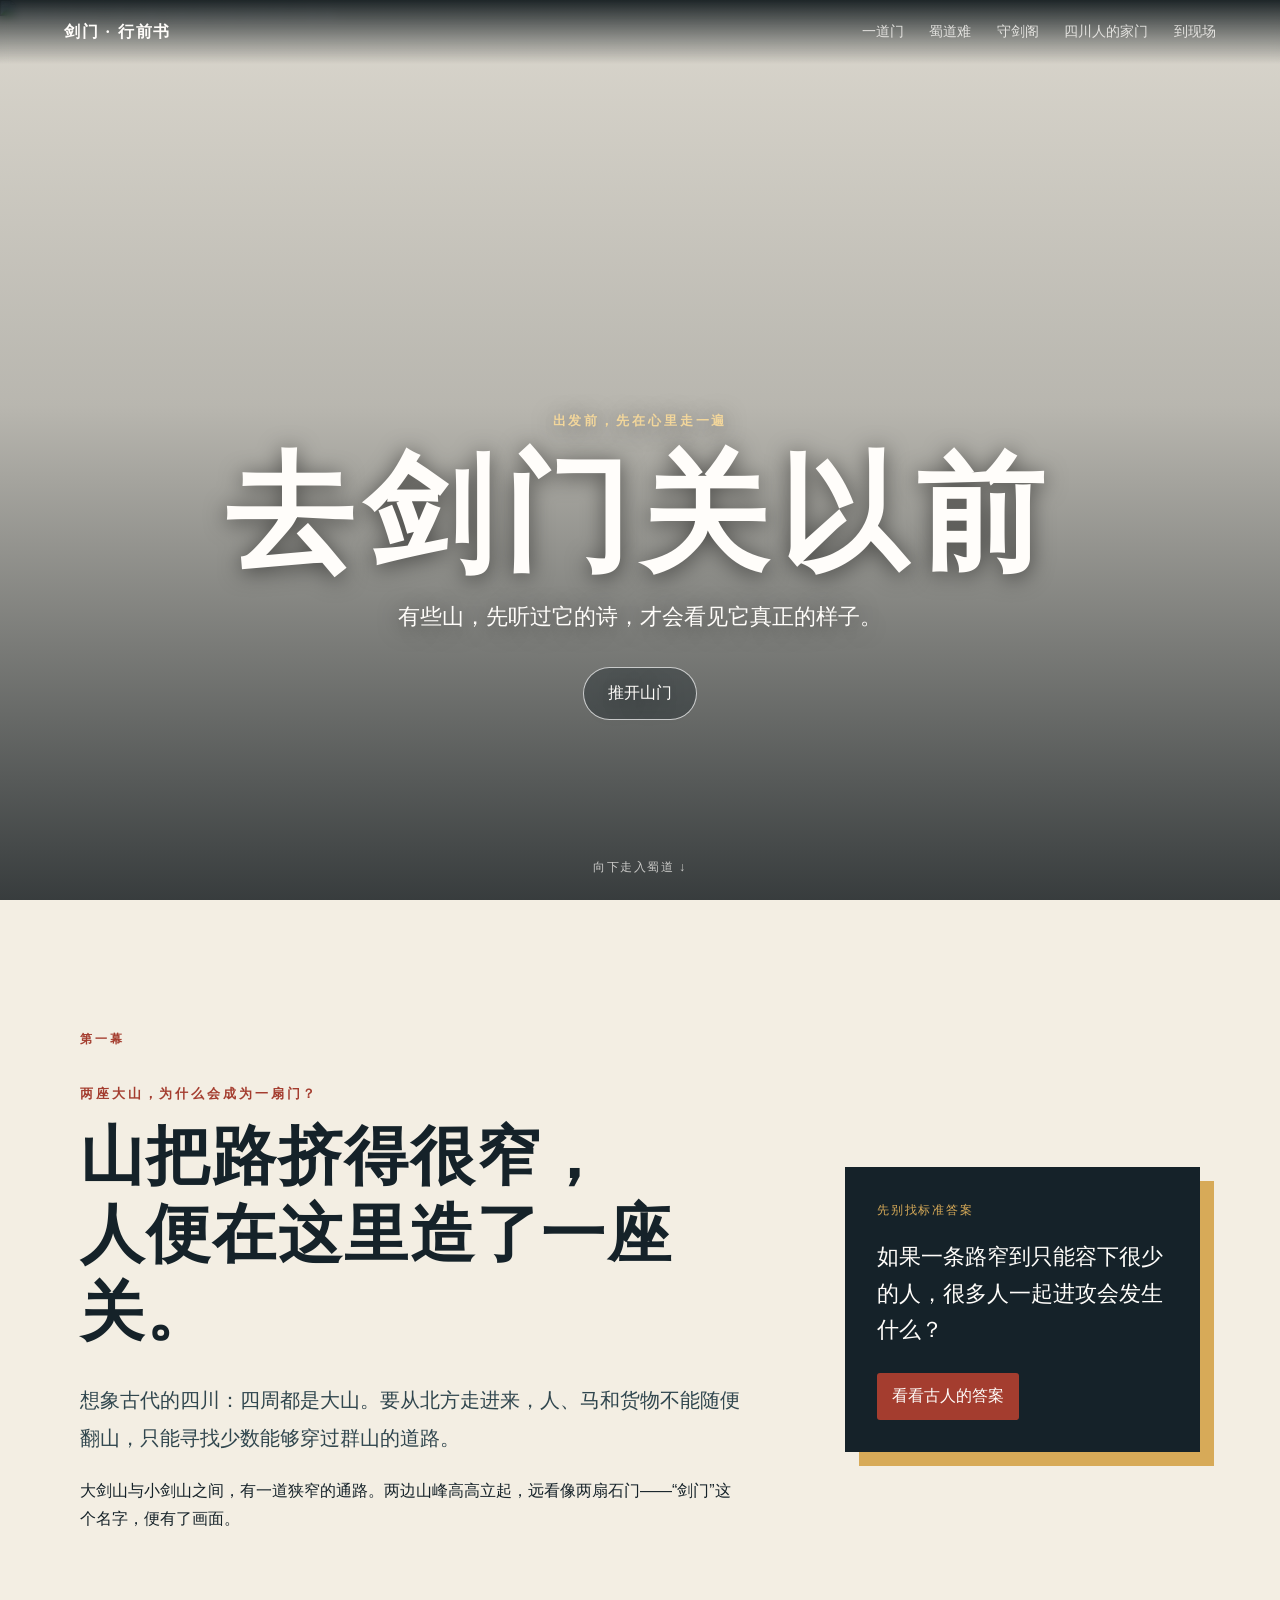
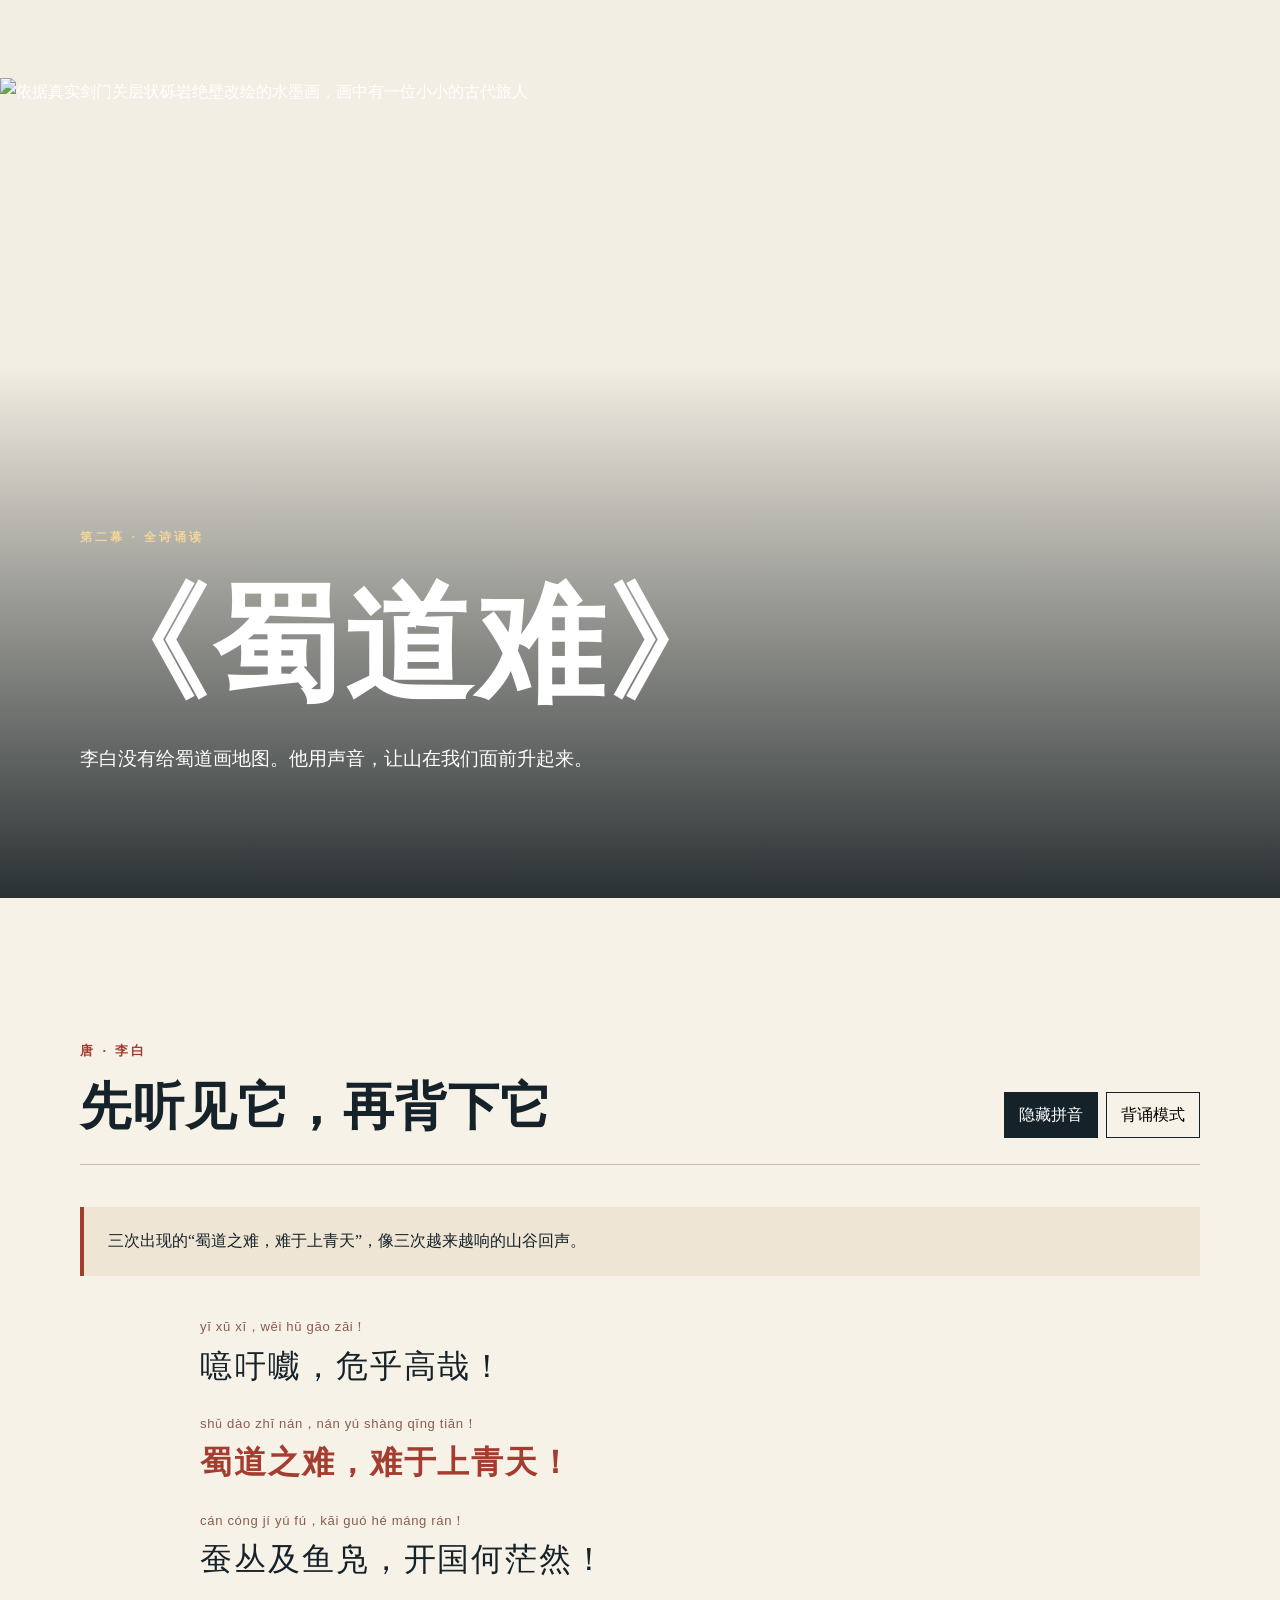
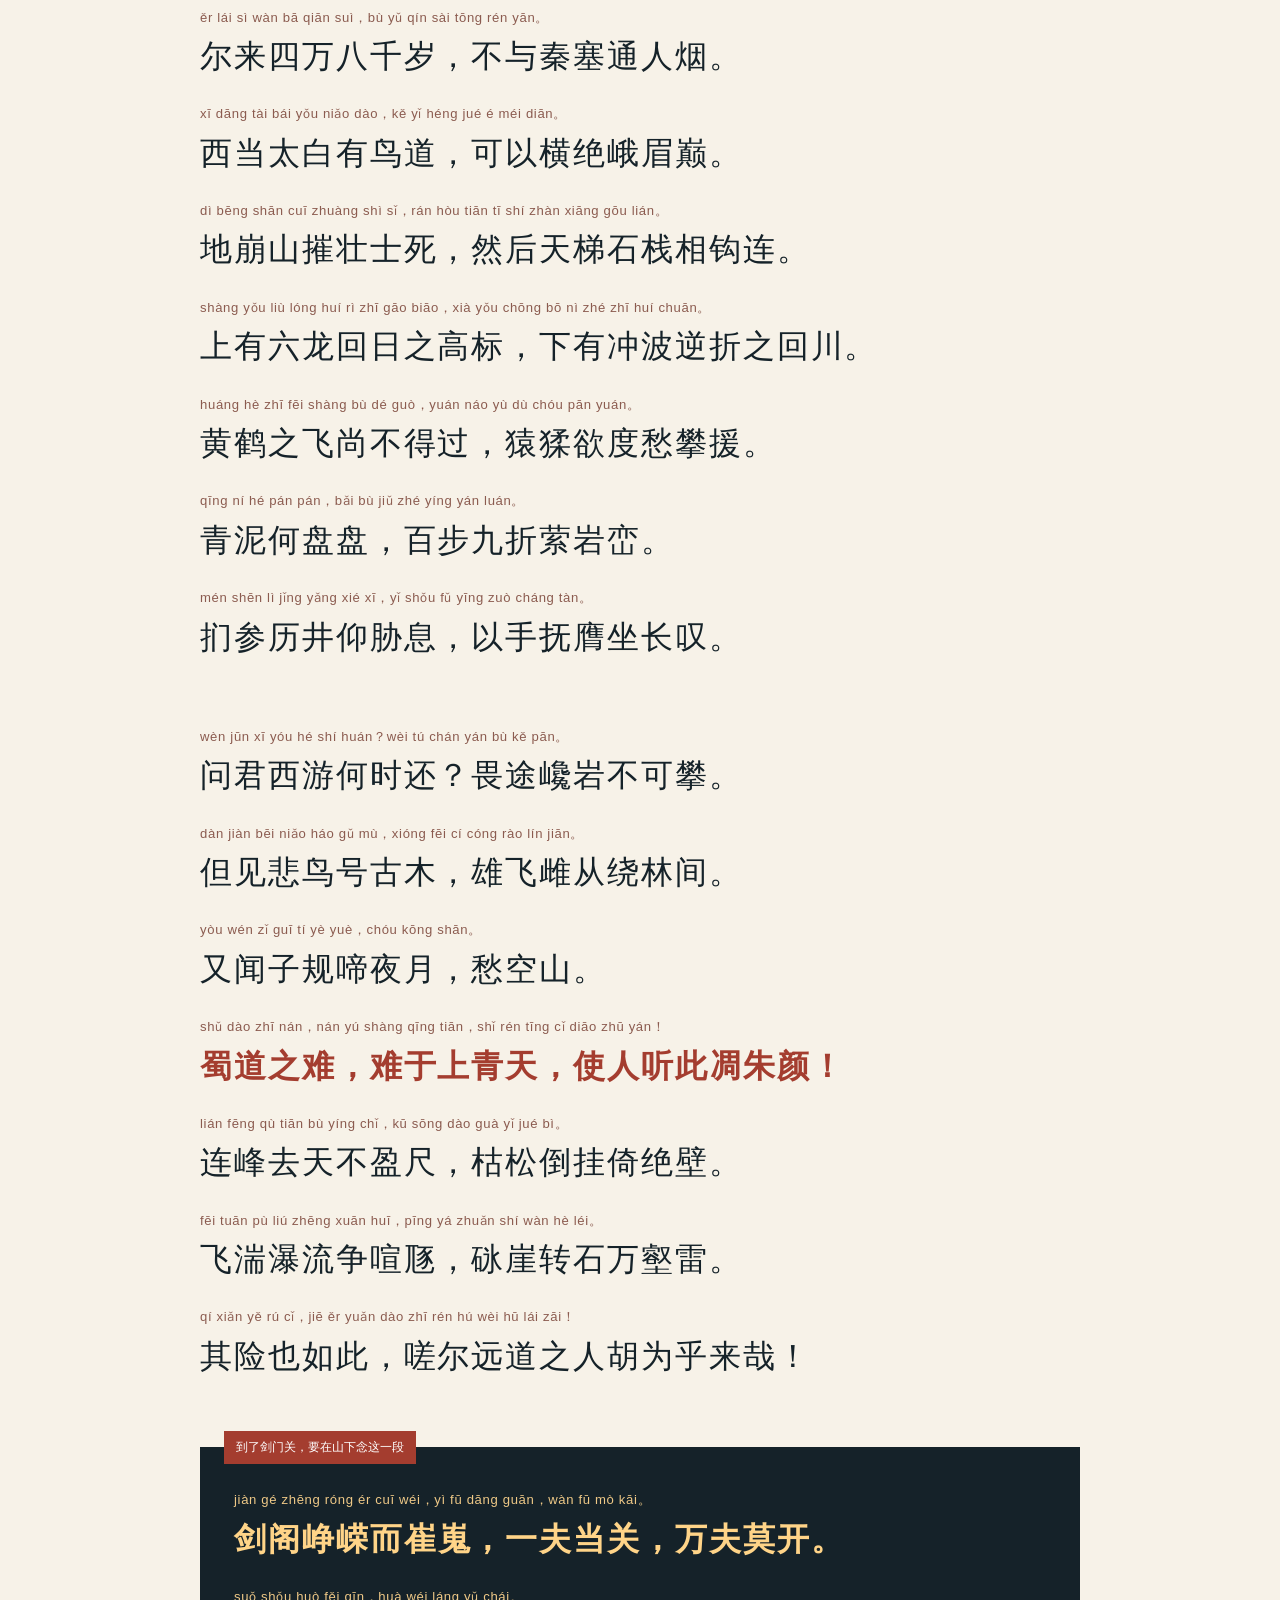
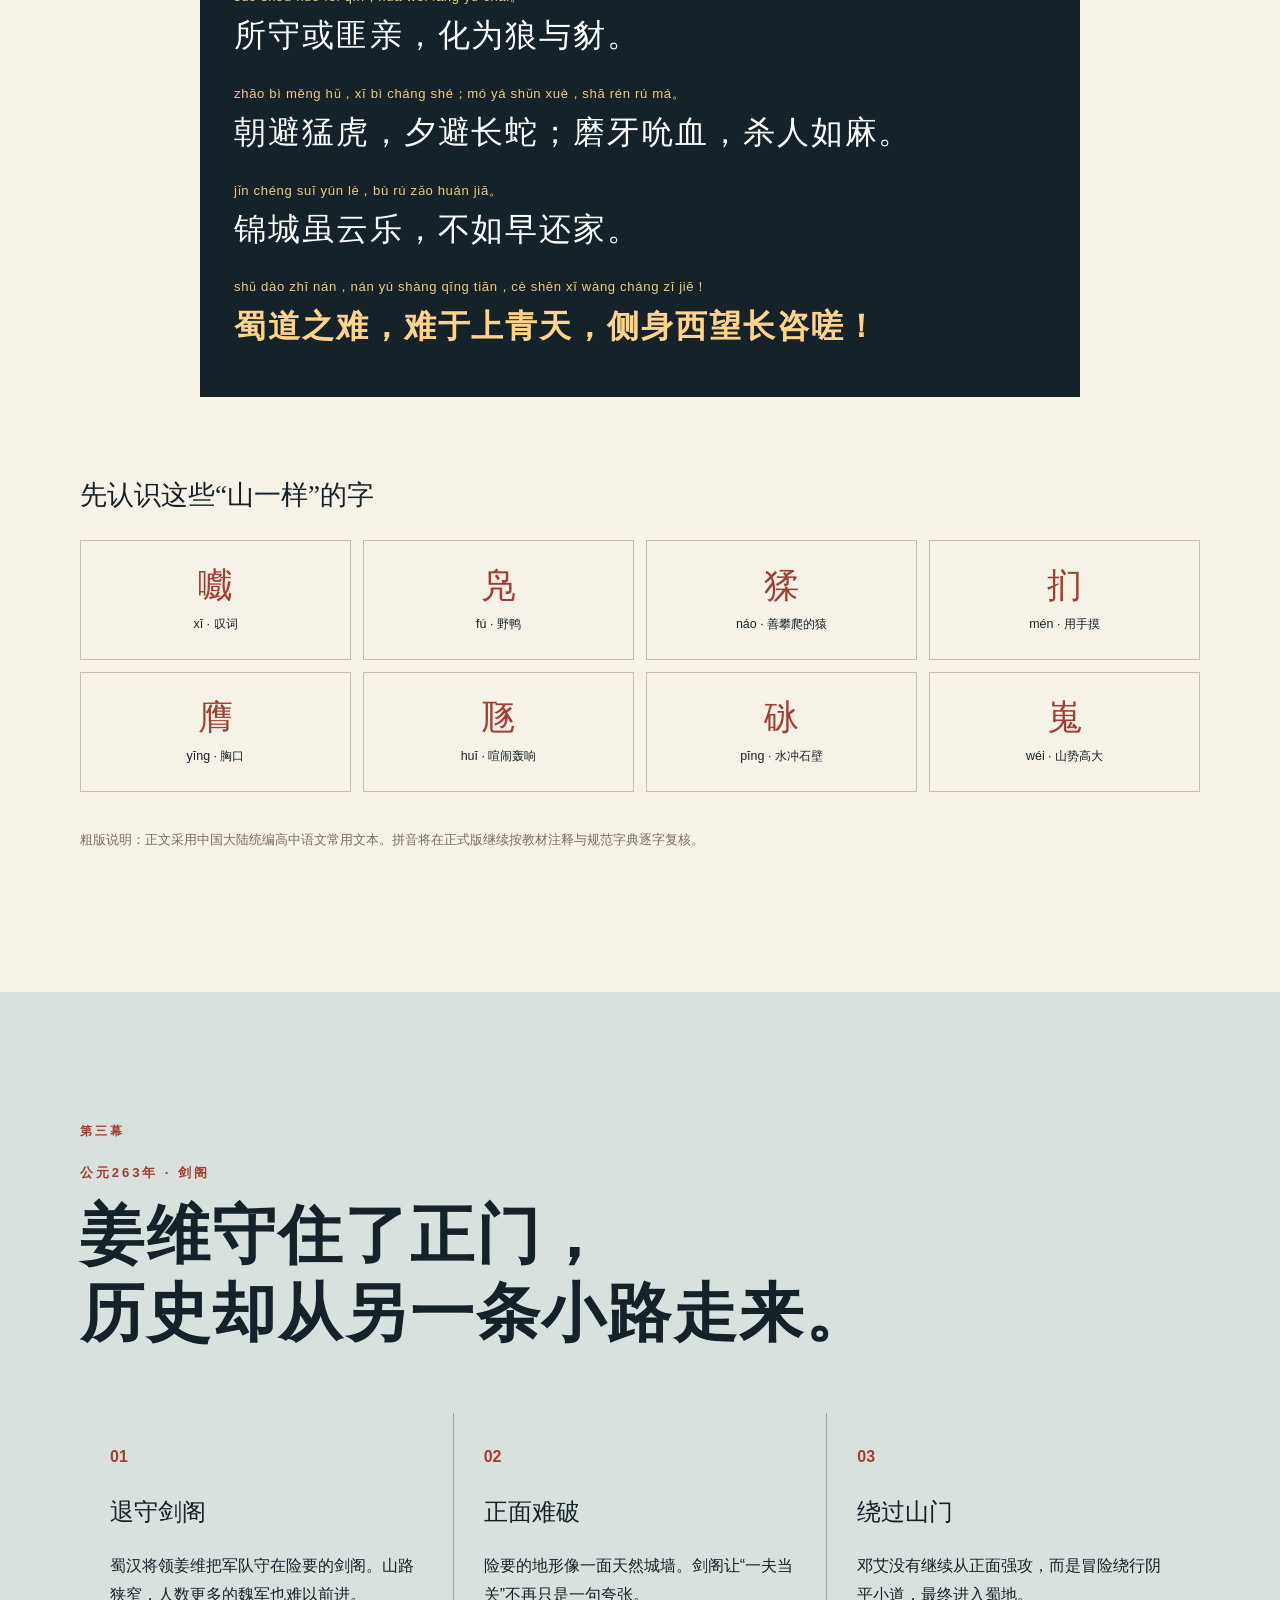
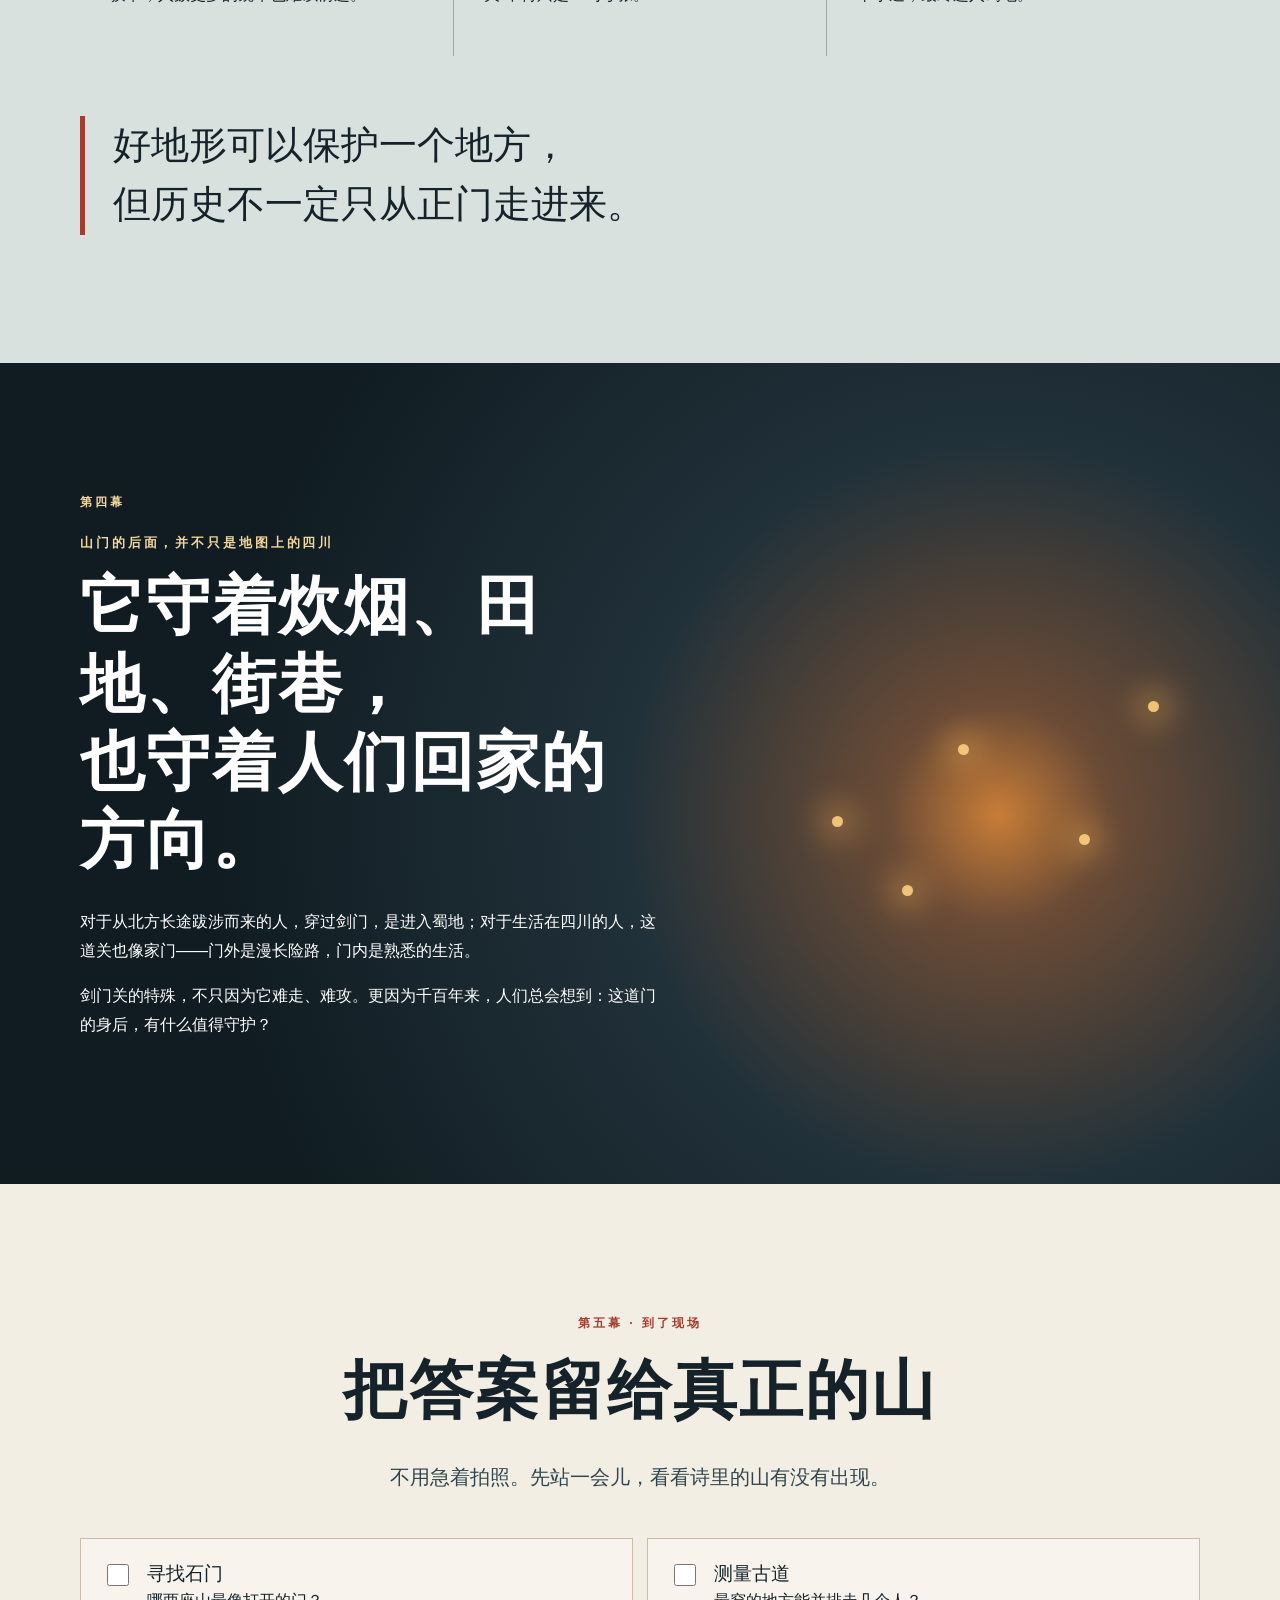
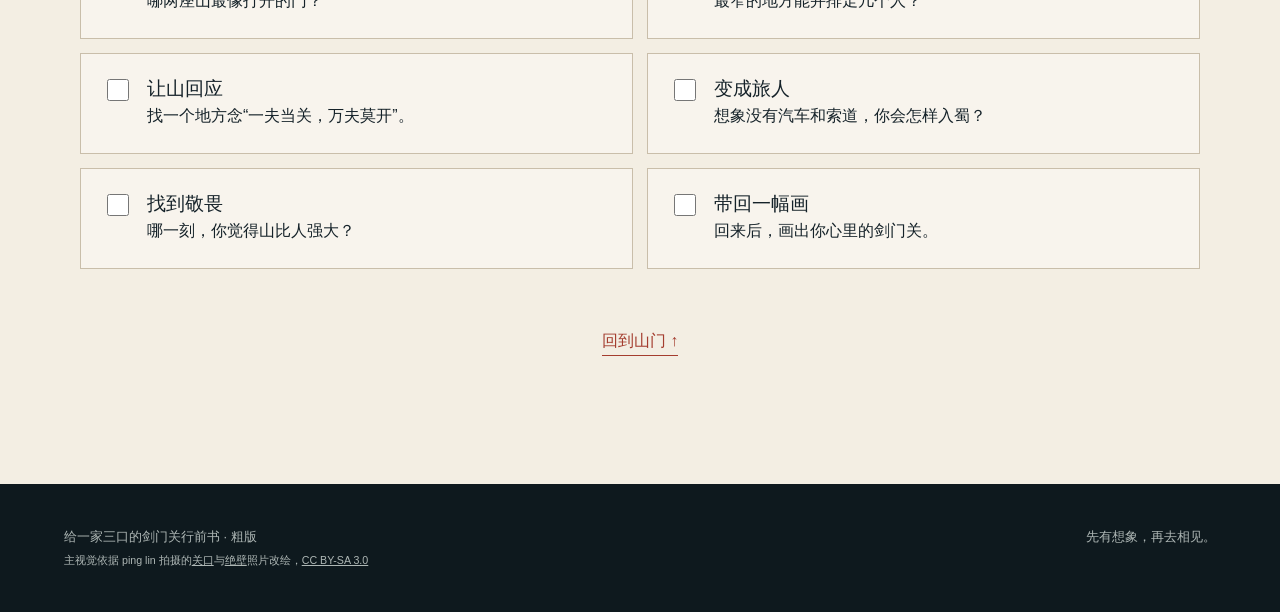
==== index.html @ 11ef9e5c "Add Jianmen Pass family pre-trip site" ====
<!doctype html>
<html lang="zh-CN">
<head>
  <meta charset="utf-8">
  <meta name="viewport" content="width=device-width, initial-scale=1">
  <meta name="theme-color" content="#17252c">
  <meta name="description" content="给孩子的剑门关行前想象之旅：诗词、地理与历史故事。">
  <title>去剑门关以前</title>
  <link rel="icon" href="assets/favicon.svg" type="image/svg+xml">
  <link rel="stylesheet" href="styles.css">
</head>
<body>
  <header class="topbar">
    <a class="brand" href="#start" aria-label="回到首页">剑门 · 行前书</a>
    <nav aria-label="章节导航">
      <a href="#gate">一道门</a>
      <a href="#poem">蜀道难</a>
      <a href="#story">守剑阁</a>
      <a href="#home">四川人的家门</a>
      <a href="#quest">到现场</a>
    </nav>
  </header>

  <main>
    <section class="hero" id="start">
      <img src="assets/jianmen-hero.png" alt="依据真实剑门关关楼与砾岩绝壁改绘的水墨画">
      <div class="hero-shade"></div>
      <div class="hero-copy">
        <p class="eyebrow">出发前，先在心里走一遍</p>
        <h1>去剑门关以前</h1>
        <p>有些山，先听过它的诗，才会看见它真正的样子。</p>
        <a class="start-button" href="#gate">推开山门</a>
      </div>
      <span class="scroll-hint" aria-hidden="true">向下走入蜀道 ↓</span>
    </section>

    <section class="chapter gate" id="gate">
      <div class="chapter-number">第一幕</div>
      <div class="gate-grid">
        <div>
          <p class="kicker">两座大山，为什么会成为一扇门？</p>
          <h2>山把路挤得很窄，<br>人便在这里造了一座关。</h2>
          <p class="lead">想象古代的四川：四周都是大山。要从北方走进来，人、马和货物不能随便翻山，只能寻找少数能够穿过群山的道路。</p>
          <p>大剑山与小剑山之间，有一道狭窄的通路。两边山峰高高立起，远看像两扇石门——“剑门”这个名字，便有了画面。</p>
        </div>
        <aside class="think-card">
          <span>先别找标准答案</span>
          <strong>如果一条路窄到只能容下很少的人，很多人一起进攻会发生什么？</strong>
          <button type="button" class="reveal-button" data-reveal="gate-answer">看看古人的答案</button>
          <p id="gate-answer" class="hidden-answer">守在狭窄处的人不用面对所有敌人。这就是“一夫当关，万夫莫开”背后的地理。</p>
        </aside>
      </div>
    </section>

    <section class="poem-intro" id="poem">
      <img src="assets/shudao-poem.png" alt="依据真实剑门关层状砾岩绝壁改绘的水墨画，画中有一位小小的古代旅人">
      <div class="poem-title">
        <p class="chapter-number light">第二幕 · 全诗诵读</p>
        <h2>《蜀道难》</h2>
        <p>李白没有给蜀道画地图。他用声音，让山在我们面前升起来。</p>
      </div>
    </section>

    <section class="poem-reader" aria-labelledby="poem-heading">
      <div class="reader-head">
        <div>
          <p class="kicker">唐 · 李白</p>
          <h2 id="poem-heading">先听见它，再背下它</h2>
        </div>
        <div class="reader-controls" aria-label="诵读显示设置">
          <button type="button" class="control active" id="pinyin-toggle" aria-pressed="true">隐藏拼音</button>
          <button type="button" class="control" id="memory-toggle" aria-pressed="false">背诵模式</button>
        </div>
      </div>

      <div class="chant-note">三次出现的“蜀道之难，难于上青天”，像三次越来越响的山谷回声。</div>

      <article class="poem-text pinyin-on">
        <section class="poem-stanza">
          <p class="pinyin">yī xū xī，wēi hū gāo zāi！</p><p class="verse">噫吁嚱，危乎高哉！</p>
          <p class="pinyin">shǔ dào zhī nán，nán yú shàng qīng tiān！</p><p class="verse refrain">蜀道之难，难于上青天！</p>
          <p class="pinyin">cán cóng jí yú fú，kāi guó hé máng rán！</p><p class="verse">蚕丛及鱼凫，开国何茫然！</p>
          <p class="pinyin">ěr lái sì wàn bā qiān suì，bù yǔ qín sài tōng rén yān。</p><p class="verse">尔来四万八千岁，不与秦塞通人烟。</p>
          <p class="pinyin">xī dāng tài bái yǒu niǎo dào，kě yǐ héng jué é méi diān。</p><p class="verse">西当太白有鸟道，可以横绝峨眉巅。</p>
          <p class="pinyin">dì bēng shān cuī zhuàng shì sǐ，rán hòu tiān tī shí zhàn xiāng gōu lián。</p><p class="verse">地崩山摧壮士死，然后天梯石栈相钩连。</p>
          <p class="pinyin">shàng yǒu liù lóng huí rì zhī gāo biāo，xià yǒu chōng bō nì zhé zhī huí chuān。</p><p class="verse">上有六龙回日之高标，下有冲波逆折之回川。</p>
          <p class="pinyin">huáng hè zhī fēi shàng bù dé guò，yuán náo yù dù chóu pān yuán。</p><p class="verse">黄鹤之飞尚不得过，猿猱欲度愁攀援。</p>
          <p class="pinyin">qīng ní hé pán pán，bǎi bù jiǔ zhé yíng yán luán。</p><p class="verse">青泥何盘盘，百步九折萦岩峦。</p>
          <p class="pinyin">mén shēn lì jǐng yǎng xié xī，yǐ shǒu fǔ yīng zuò cháng tàn。</p><p class="verse">扪参历井仰胁息，以手抚膺坐长叹。</p>
        </section>

        <section class="poem-stanza">
          <p class="pinyin">wèn jūn xī yóu hé shí huán？wèi tú chán yán bù kě pān。</p><p class="verse">问君西游何时还？畏途巉岩不可攀。</p>
          <p class="pinyin">dàn jiàn bēi niǎo háo gǔ mù，xióng fēi cí cóng rào lín jiān。</p><p class="verse">但见悲鸟号古木，雄飞雌从绕林间。</p>
          <p class="pinyin">yòu wén zǐ guī tí yè yuè，chóu kōng shān。</p><p class="verse">又闻子规啼夜月，愁空山。</p>
          <p class="pinyin">shǔ dào zhī nán，nán yú shàng qīng tiān，shǐ rén tīng cǐ diāo zhū yán！</p><p class="verse refrain">蜀道之难，难于上青天，使人听此凋朱颜！</p>
          <p class="pinyin">lián fēng qù tiān bù yíng chǐ，kū sōng dào guà yǐ jué bì。</p><p class="verse">连峰去天不盈尺，枯松倒挂倚绝壁。</p>
          <p class="pinyin">fēi tuān pù liú zhēng xuān huī，pīng yá zhuǎn shí wàn hè léi。</p><p class="verse">飞湍瀑流争喧豗，砯崖转石万壑雷。</p>
          <p class="pinyin">qí xiǎn yě rú cǐ，jiē ěr yuǎn dào zhī rén hú wèi hū lái zāi！</p><p class="verse">其险也如此，嗟尔远道之人胡为乎来哉！</p>
        </section>

        <section class="poem-stanza key-stanza">
          <span class="location-tag">到了剑门关，要在山下念这一段</span>
          <p class="pinyin">jiàn gé zhēng róng ér cuī wéi，yì fū dāng guān，wàn fū mò kāi。</p><p class="verse refrain">剑阁峥嵘而崔嵬，一夫当关，万夫莫开。</p>
          <p class="pinyin">suǒ shǒu huò fěi qīn，huà wéi láng yǔ chái。</p><p class="verse">所守或匪亲，化为狼与豺。</p>
          <p class="pinyin">zhāo bì měng hǔ，xī bì cháng shé；mó yá shǔn xuè，shā rén rú má。</p><p class="verse">朝避猛虎，夕避长蛇；磨牙吮血，杀人如麻。</p>
          <p class="pinyin">jǐn chéng suī yún lè，bù rú zǎo huán jiā。</p><p class="verse">锦城虽云乐，不如早还家。</p>
          <p class="pinyin">shǔ dào zhī nán，nán yú shàng qīng tiān，cè shēn xī wàng cháng zī jiē！</p><p class="verse refrain">蜀道之难，难于上青天，侧身西望长咨嗟！</p>
        </section>
      </article>

      <div class="word-bank">
        <h3>先认识这些“山一样”的字</h3>
        <div class="word-grid">
          <button type="button"><b>嚱</b><span>xī · 叹词</span></button>
          <button type="button"><b>凫</b><span>fú · 野鸭</span></button>
          <button type="button"><b>猱</b><span>náo · 善攀爬的猿</span></button>
          <button type="button"><b>扪</b><span>mén · 用手摸</span></button>
          <button type="button"><b>膺</b><span>yīng · 胸口</span></button>
          <button type="button"><b>豗</b><span>huī · 喧闹轰响</span></button>
          <button type="button"><b>砯</b><span>pīng · 水冲石壁</span></button>
          <button type="button"><b>嵬</b><span>wéi · 山势高大</span></button>
        </div>
      </div>
      <p class="source-note">粗版说明：正文采用中国大陆统编高中语文常用文本。拼音将在正式版继续按教材注释与规范字典逐字复核。</p>
    </section>

    <section class="chapter story" id="story">
      <div class="chapter-number">第三幕</div>
      <p class="kicker">公元263年 · 剑阁</p>
      <h2>姜维守住了正门，<br>历史却从另一条小路走来。</h2>
      <div class="story-path">
        <article><span>01</span><h3>退守剑阁</h3><p>蜀汉将领姜维把军队守在险要的剑阁。山路狭窄，人数更多的魏军也难以前进。</p></article>
        <article><span>02</span><h3>正面难破</h3><p>险要的地形像一面天然城墙。剑阁让“一夫当关”不再只是一句夸张。</p></article>
        <article><span>03</span><h3>绕过山门</h3><p>邓艾没有继续从正面强攻，而是冒险绕行阴平小道，最终进入蜀地。</p></article>
      </div>
      <blockquote>好地形可以保护一个地方，<br>但历史不一定只从正门走进来。</blockquote>
    </section>

    <section class="chapter home" id="home">
      <div class="home-copy">
        <div class="chapter-number light">第四幕</div>
        <p class="kicker light">山门的后面，并不只是地图上的四川</p>
        <h2>它守着炊烟、田地、街巷，<br>也守着人们回家的方向。</h2>
        <p>对于从北方长途跋涉而来的人，穿过剑门，是进入蜀地；对于生活在四川的人，这道关也像家门——门外是漫长险路，门内是熟悉的生活。</p>
        <p>剑门关的特殊，不只因为它难走、难攻。更因为千百年来，人们总会想到：这道门的身后，有什么值得守护？</p>
      </div>
      <div class="home-light" aria-hidden="true"><span></span><span></span><span></span><span></span><span></span></div>
    </section>

    <section class="chapter quest" id="quest">
      <div class="chapter-number">第五幕 · 到了现场</div>
      <h2>把答案留给真正的山</h2>
      <p class="lead">不用急着拍照。先站一会儿，看看诗里的山有没有出现。</p>
      <div class="quest-grid">
        <label><input type="checkbox"><span><b>寻找石门</b>哪两座山最像打开的门？</span></label>
        <label><input type="checkbox"><span><b>测量古道</b>最窄的地方能并排走几个人？</span></label>
        <label><input type="checkbox"><span><b>让山回应</b>找一个地方念“一夫当关，万夫莫开”。</span></label>
        <label><input type="checkbox"><span><b>变成旅人</b>想象没有汽车和索道，你会怎样入蜀？</span></label>
        <label><input type="checkbox"><span><b>找到敬畏</b>哪一刻，你觉得山比人强大？</span></label>
        <label><input type="checkbox"><span><b>带回一幅画</b>回来后，画出你心里的剑门关。</span></label>
      </div>
      <a class="back-top" href="#start">回到山门 ↑</a>
    </section>
  </main>

  <footer>
    <p>给一家三口的剑门关行前书 · 粗版<br><small>主视觉依据 ping lin 拍摄的<a href="https://commons.wikimedia.org/wiki/File:%E5%8A%8D%E9%96%80%E9%97%9C%E9%97%9C%E5%8F%A3_-_panoramio.jpg" target="_blank" rel="noreferrer">关口</a>与<a href="https://commons.wikimedia.org/wiki/File:%E5%8A%8D%E5%B1%B1%E7%B5%95%E5%A3%81_-_panoramio.jpg" target="_blank" rel="noreferrer">绝壁</a>照片改绘，<a href="https://creativecommons.org/licenses/by-sa/3.0/" target="_blank" rel="noreferrer">CC BY-SA 3.0</a></small></p>
    <p>先有想象，再去相见。</p>
  </footer>
  <script src="script.js"></script>
</body>
</html>
---- styles.css ----
:root {
  --ink: #152229;
  --ink-soft: #30464e;
  --paper: #f3eee3;
  --paper-deep: #e7dece;
  --cinnabar: #a43d2f;
  --gold: #d7aa58;
  --mist: #d9e1df;
  --white: #fffdfa;
  --serif: "Songti SC", "STSong", "Noto Serif CJK SC", serif;
  --sans: "PingFang SC", "Microsoft YaHei", sans-serif;
}

* { box-sizing: border-box; }
html { scroll-behavior: smooth; }
body { margin: 0; color: var(--ink); background: var(--paper); font-family: var(--sans); line-height: 1.8; }
button, input { font: inherit; }
a { color: inherit; }

.topbar {
  position: fixed; z-index: 20; inset: 0 0 auto 0; height: 64px;
  display: flex; align-items: center; justify-content: space-between; gap: 24px;
  padding: 0 5vw; color: var(--white); background: linear-gradient(180deg, rgba(9,18,22,.9), rgba(9,18,22,.45), transparent);
  backdrop-filter: blur(4px);
}
.brand { font-family: var(--serif); font-weight: 700; text-decoration: none; letter-spacing: .12em; white-space: nowrap; }
nav { display: flex; gap: clamp(12px, 2vw, 30px); overflow-x: auto; scrollbar-width: none; }
nav a { font-size: .88rem; text-decoration: none; opacity: .78; white-space: nowrap; }
nav a:hover, nav a:focus-visible { opacity: 1; }

.hero { height: 100svh; min-height: 680px; position: relative; display: grid; place-items: center; overflow: hidden; color: var(--white); }
.hero > img { position: absolute; width: 100%; height: 100%; object-fit: cover; }
.hero-shade { position: absolute; inset: 0; background: linear-gradient(180deg, rgba(9,16,20,.1), rgba(9,16,20,.25) 45%, rgba(9,16,20,.8)); }
.hero-copy { z-index: 2; text-align: center; padding: 24px; transform: translateY(12vh); text-shadow: 0 3px 22px rgba(0,0,0,.55); }
.eyebrow, .kicker { font-size: .82rem; letter-spacing: .22em; text-transform: uppercase; font-weight: 650; color: var(--cinnabar); }
.hero .eyebrow { color: #f2d69b; }
.hero h1 { margin: .12em 0; font: 800 clamp(3.5rem, 10vw, 8.4rem)/1.05 var(--serif); letter-spacing: .08em; }
.hero-copy > p:last-of-type { margin: 12px auto 30px; max-width: 36rem; font-family: var(--serif); font-size: clamp(1.05rem, 2vw, 1.35rem); }
.start-button { display: inline-block; padding: 11px 24px; border: 1px solid rgba(255,255,255,.7); border-radius: 999px; background: rgba(12,25,30,.34); text-decoration: none; backdrop-filter: blur(6px); }
.scroll-hint { position: absolute; z-index: 2; bottom: 22px; font-size: .78rem; letter-spacing: .12em; opacity: .72; }

.chapter, .poem-reader { padding: clamp(80px, 10vw, 144px) max(6vw, calc((100vw - 1120px)/2)); }
.chapter-number { color: var(--cinnabar); font-size: .78rem; letter-spacing: .24em; font-weight: 700; margin-bottom: 18px; }
.light { color: #f2d69b !important; }
h2 { margin: 0 0 28px; font: 750 clamp(2.2rem, 5vw, 4.8rem)/1.22 var(--serif); letter-spacing: .03em; }
.lead { font: 1.25rem/1.9 var(--serif); color: var(--ink-soft); }
.gate-grid { display: grid; grid-template-columns: minmax(0, 1.5fr) minmax(280px, .8fr); gap: clamp(42px, 8vw, 100px); align-items: center; }
.gate-grid > div > p { max-width: 44rem; }
.think-card { padding: 32px; background: var(--ink); color: var(--white); box-shadow: 14px 14px 0 var(--gold); }
.think-card span { display: block; color: var(--gold); font-size: .78rem; letter-spacing: .14em; margin-bottom: 18px; }
.think-card strong { display: block; font: 1.35rem/1.7 var(--serif); }
.reveal-button { margin-top: 24px; border: 0; color: var(--white); background: var(--cinnabar); padding: 9px 15px; border-radius: 3px; cursor: pointer; }
.hidden-answer { display: none; padding-top: 20px; border-top: 1px solid rgba(255,255,255,.2); }
.hidden-answer.show { display: block; }

.poem-intro { height: min(74vw, 820px); min-height: 600px; position: relative; display: flex; align-items: end; overflow: hidden; color: white; }
.poem-intro img { position: absolute; inset: 0; width: 100%; height: 100%; object-fit: cover; }
.poem-intro::after { content: ""; position: absolute; inset: 0; background: linear-gradient(180deg, transparent 35%, rgba(7,16,20,.85)); }
.poem-title { position: relative; z-index: 2; width: 100%; padding: 8vw max(6vw, calc((100vw - 1120px)/2)); }
.poem-title h2 { margin-bottom: 12px; font-size: clamp(4rem, 10vw, 9rem); }
.poem-title p:last-child { max-width: 40rem; font: 1.2rem/1.8 var(--serif); }

.poem-reader { background: #f7f2e8; }
.reader-head { display: flex; justify-content: space-between; gap: 24px; align-items: end; border-bottom: 1px solid #c9beaa; padding-bottom: 26px; }
.reader-head h2 { font-size: clamp(2rem, 4vw, 3.6rem); margin-bottom: 0; }
.reader-controls { display: flex; gap: 8px; flex-wrap: wrap; }
.control { border: 1px solid var(--ink); background: transparent; padding: 8px 14px; cursor: pointer; }
.control.active { color: white; background: var(--ink); }
.chant-note { margin: 42px 0; padding: 20px 24px; border-left: 4px solid var(--cinnabar); background: #eee5d5; font-family: var(--serif); }
.poem-text { max-width: 880px; margin: 0 auto; }
.poem-stanza { margin: 0 0 64px; }
.verse { margin: 0 0 22px; font: clamp(1.3rem, 2.6vw, 2rem)/1.7 var(--serif); letter-spacing: .06em; transition: filter .25s, opacity .25s; }
.pinyin { margin: 0 0 2px; color: #8b5b4f; font-size: .82rem; line-height: 1.4; letter-spacing: .05em; }
.poem-text:not(.pinyin-on) .pinyin { display: none; }
.poem-text.memory .verse:not(.refrain) { filter: blur(7px); opacity: .18; user-select: none; }
.poem-text.memory .verse:not(.refrain):hover, .poem-text.memory .verse:not(.refrain):focus { filter: none; opacity: 1; }
.refrain { color: var(--cinnabar); font-weight: 700; }
.key-stanza { position: relative; padding: 44px 34px 22px; background: var(--ink); color: white; }
.key-stanza .pinyin { color: #efc987; }
.key-stanza .refrain { color: #ffd488; }
.location-tag { position: absolute; top: -16px; left: 24px; color: white; background: var(--cinnabar); padding: 5px 12px; font-size: .78rem; }
.word-bank { margin-top: 80px; }
.word-bank h3 { font: 1.7rem var(--serif); }
.word-grid { display: grid; grid-template-columns: repeat(4, 1fr); gap: 12px; }
.word-grid button { min-height: 120px; border: 1px solid #c9beaa; background: transparent; color: var(--ink); cursor: default; }
.word-grid b { display: block; font: 2.2rem var(--serif); color: var(--cinnabar); }
.word-grid span { font-size: .78rem; }
.source-note { margin-top: 36px; color: #766e62; font-size: .8rem; }

.story { background: var(--mist); }
.story h2 { max-width: 880px; }
.story-path { display: grid; grid-template-columns: repeat(3, 1fr); gap: 1px; margin: 60px 0; background: #9caaa8; }
.story-path article { background: var(--mist); padding: 30px; }
.story-path span { color: var(--cinnabar); font-weight: 750; }
.story-path h3 { font: 1.5rem var(--serif); }
.story blockquote { margin: 0; max-width: 800px; padding-left: 28px; border-left: 5px solid var(--cinnabar); font: clamp(1.7rem, 3vw, 2.7rem)/1.55 var(--serif); }

.home { min-height: 720px; display: grid; grid-template-columns: 1.15fr .85fr; gap: 8vw; align-items: center; color: white; background: radial-gradient(circle at 78% 55%, #c87d37 0, #6a4b36 10%, #213139 34%, #101c22 72%); }
.home-copy p { max-width: 44rem; }
.home-light { height: 360px; position: relative; opacity: .9; }
.home-light span { position: absolute; width: 11px; height: 11px; border-radius: 50%; background: #ffd180; box-shadow: 0 0 32px 10px rgba(255,184,84,.55); }
.home-light span:nth-child(1) { left: 15%; top: 62%; }.home-light span:nth-child(2) { left: 44%; top: 42%; }.home-light span:nth-child(3) { left: 72%; top: 67%; }.home-light span:nth-child(4) { left: 88%; top: 30%; }.home-light span:nth-child(5) { left: 31%; top: 81%; }

.quest { text-align: center; }
.quest .lead { max-width: 600px; margin: 0 auto 42px; }
.quest-grid { text-align: left; display: grid; grid-template-columns: 1fr 1fr; gap: 14px; }
.quest-grid label { display: flex; gap: 15px; align-items: flex-start; padding: 22px; border: 1px solid #c9beaa; background: rgba(255,255,255,.35); cursor: pointer; }
.quest-grid input { width: 22px; height: 22px; accent-color: var(--cinnabar); }
.quest-grid b { display: block; font: 1.2rem var(--serif); }
.back-top { display: inline-block; margin-top: 58px; color: var(--cinnabar); text-decoration: none; border-bottom: 1px solid currentColor; }

footer { display: flex; justify-content: space-between; gap: 20px; padding: 28px 5vw; color: #aeb7b5; background: #0e191e; font-size: .8rem; }

@media (max-width: 800px) {
  .topbar { height: 56px; padding: 0 18px; }
  .brand { font-size: .86rem; }
  nav { gap: 18px; }
  nav a { font-size: .75rem; }
  .hero { min-height: 640px; }
  .hero > img { object-position: 52% center; }
  .hero-copy { transform: translateY(16vh); }
  .gate-grid, .home { grid-template-columns: 1fr; }
  .poem-intro { min-height: 620px; }
  .poem-intro img { object-position: 58% center; }
  .reader-head { align-items: flex-start; flex-direction: column; }
  .story-path { grid-template-columns: 1fr; }
  .word-grid { grid-template-columns: repeat(2, 1fr); }
  .quest-grid { grid-template-columns: 1fr; }
  .home-light { height: 170px; }
  footer { flex-direction: column; gap: 0; }
}

@media (prefers-reduced-motion: reduce) { html { scroll-behavior: auto; } }
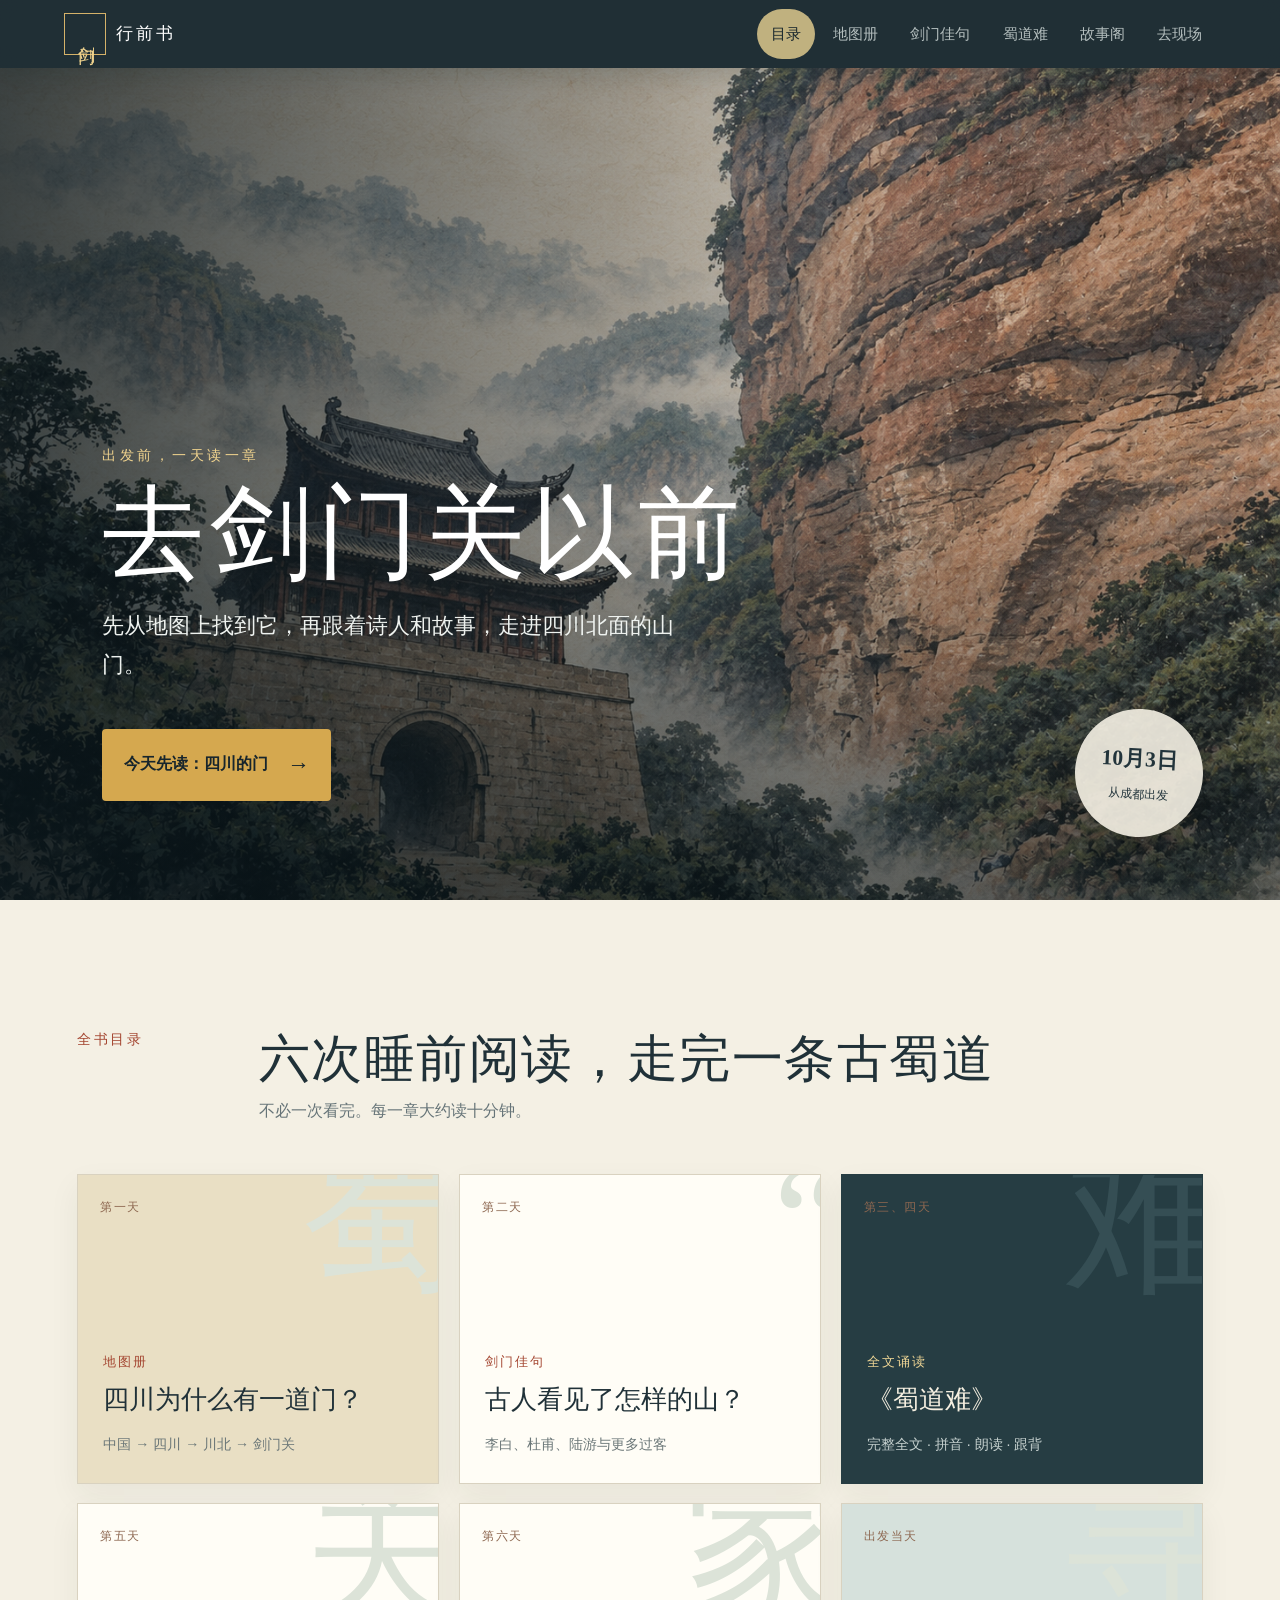
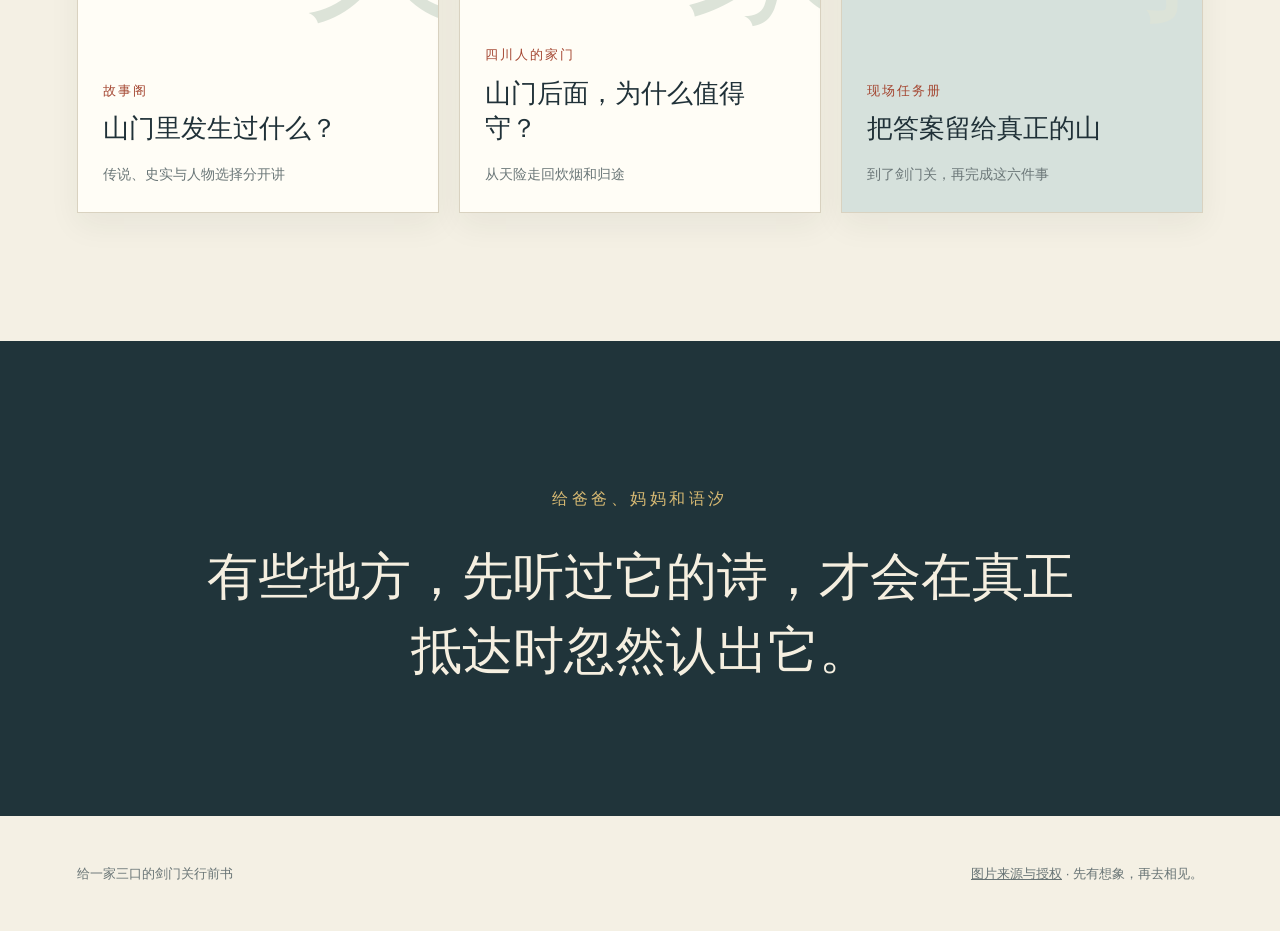
==== commit 5fd0c571: "Publish complete Jianmen Pass family reading site" ====
--- a/index.html
+++ b/index.html
@@ -4,170 +4,54 @@
   <meta charset="utf-8">
   <meta name="viewport" content="width=device-width, initial-scale=1">
   <meta name="theme-color" content="#17252c">
-  <meta name="description" content="给孩子的剑门关行前想象之旅：诗词、地理与历史故事。">
-  <title>去剑门关以前</title>
+  <meta name="description" content="给孩子的剑门关行前数字童书：地图、诗词、故事与朗读。">
+  <title>去剑门关以前｜一本行前书</title>
   <link rel="icon" href="assets/favicon.svg" type="image/svg+xml">
   <link rel="stylesheet" href="styles.css">
 </head>
-<body>
-  <header class="topbar">
-    <a class="brand" href="#start" aria-label="回到首页">剑门 · 行前书</a>
-    <nav aria-label="章节导航">
-      <a href="#gate">一道门</a>
-      <a href="#poem">蜀道难</a>
-      <a href="#story">守剑阁</a>
-      <a href="#home">四川人的家门</a>
-      <a href="#quest">到现场</a>
+<body class="book-site">
+  <header class="book-nav">
+    <a class="book-mark" href="index.html"><span>剑门</span>行前书</a>
+    <button class="nav-menu" type="button" aria-expanded="false" aria-controls="chapter-nav">章节</button>
+    <nav id="chapter-nav" aria-label="全书章节">
+      <a class="current" href="index.html">目录</a>
+      <a href="map.html">地图册</a>
+      <a href="quotes.html">剑门佳句</a>
+      <a href="shudaonan.html">蜀道难</a>
+      <a href="stories.html">故事阁</a>
+      <a href="quest.html">去现场</a>
     </nav>
   </header>
-
   <main>
-    <section class="hero" id="start">
+    <section class="cover">
       <img src="assets/jianmen-hero.png" alt="依据真实剑门关关楼与砾岩绝壁改绘的水墨画">
-      <div class="hero-shade"></div>
-      <div class="hero-copy">
-        <p class="eyebrow">出发前，先在心里走一遍</p>
+      <div class="cover-wash"></div>
+      <div class="cover-copy">
+        <p class="book-label">出发前，一天读一章</p>
         <h1>去剑门关以前</h1>
-        <p>有些山，先听过它的诗，才会看见它真正的样子。</p>
-        <a class="start-button" href="#gate">推开山门</a>
+        <p>先从地图上找到它，再跟着诗人和故事，走进四川北面的山门。</p>
+        <a class="read-next" href="map.html">今天先读：四川的门 <span>→</span></a>
       </div>
-      <span class="scroll-hint" aria-hidden="true">向下走入蜀道 ↓</span>
+      <div class="trip-date"><b>10月3日</b><span>从成都出发</span></div>
     </section>
-
-    <section class="chapter gate" id="gate">
-      <div class="chapter-number">第一幕</div>
-      <div class="gate-grid">
-        <div>
-          <p class="kicker">两座大山，为什么会成为一扇门？</p>
-          <h2>山把路挤得很窄，<br>人便在这里造了一座关。</h2>
-          <p class="lead">想象古代的四川：四周都是大山。要从北方走进来，人、马和货物不能随便翻山，只能寻找少数能够穿过群山的道路。</p>
-          <p>大剑山与小剑山之间，有一道狭窄的通路。两边山峰高高立起，远看像两扇石门——“剑门”这个名字，便有了画面。</p>
-        </div>
-        <aside class="think-card">
-          <span>先别找标准答案</span>
-          <strong>如果一条路窄到只能容下很少的人，很多人一起进攻会发生什么？</strong>
-          <button type="button" class="reveal-button" data-reveal="gate-answer">看看古人的答案</button>
-          <p id="gate-answer" class="hidden-answer">守在狭窄处的人不用面对所有敌人。这就是“一夫当关，万夫莫开”背后的地理。</p>
-        </aside>
+    <section class="reading-table" aria-labelledby="contents-title">
+      <div class="section-heading">
+        <p>全书目录</p>
+        <h2 id="contents-title">六次睡前阅读，走完一条古蜀道</h2>
+        <span>不必一次看完。每一章大约读十分钟。</span>
+      </div>
+      <div class="chapter-shelf">
+        <a class="chapter-card map-card" href="map.html"><span class="chapter-day">第一天</span><div class="card-symbol" aria-hidden="true">蜀</div><p>地图册</p><h3>四川为什么有一道门？</h3><small>中国 → 四川 → 川北 → 剑门关</small></a>
+        <a class="chapter-card" href="quotes.html"><span class="chapter-day">第二天</span><div class="card-symbol quote-symbol" aria-hidden="true">“</div><p>剑门佳句</p><h3>古人看见了怎样的山？</h3><small>李白、杜甫、陆游与更多过客</small></a>
+        <a class="chapter-card feature-card" href="shudaonan.html"><span class="chapter-day">第三、四天</span><div class="card-symbol" aria-hidden="true">难</div><p>全文诵读</p><h3>《蜀道难》</h3><small>完整全文 · 拼音 · 朗读 · 跟背</small></a>
+        <a class="chapter-card" href="stories.html"><span class="chapter-day">第五天</span><div class="card-symbol story-symbol" aria-hidden="true">关</div><p>故事阁</p><h3>山门里发生过什么？</h3><small>传说、史实与人物选择分开讲</small></a>
+        <a class="chapter-card" href="home.html"><span class="chapter-day">第六天</span><div class="card-symbol home-symbol" aria-hidden="true">家</div><p>四川人的家门</p><h3>山门后面，为什么值得守？</h3><small>从天险走回炊烟和归途</small></a>
+        <a class="chapter-card quest-card" href="quest.html"><span class="chapter-day">出发当天</span><div class="card-symbol" aria-hidden="true">寻</div><p>现场任务册</p><h3>把答案留给真正的山</h3><small>到了剑门关，再完成这六件事</small></a>
       </div>
     </section>
-
-    <section class="poem-intro" id="poem">
-      <img src="assets/shudao-poem.png" alt="依据真实剑门关层状砾岩绝壁改绘的水墨画，画中有一位小小的古代旅人">
-      <div class="poem-title">
-        <p class="chapter-number light">第二幕 · 全诗诵读</p>
-        <h2>《蜀道难》</h2>
-        <p>李白没有给蜀道画地图。他用声音，让山在我们面前升起来。</p>
-      </div>
-    </section>
-
-    <section class="poem-reader" aria-labelledby="poem-heading">
-      <div class="reader-head">
-        <div>
-          <p class="kicker">唐 · 李白</p>
-          <h2 id="poem-heading">先听见它，再背下它</h2>
-        </div>
-        <div class="reader-controls" aria-label="诵读显示设置">
-          <button type="button" class="control active" id="pinyin-toggle" aria-pressed="true">隐藏拼音</button>
-          <button type="button" class="control" id="memory-toggle" aria-pressed="false">背诵模式</button>
-        </div>
-      </div>
-
-      <div class="chant-note">三次出现的“蜀道之难，难于上青天”，像三次越来越响的山谷回声。</div>
-
-      <article class="poem-text pinyin-on">
-        <section class="poem-stanza">
-          <p class="pinyin">yī xū xī，wēi hū gāo zāi！</p><p class="verse">噫吁嚱，危乎高哉！</p>
-          <p class="pinyin">shǔ dào zhī nán，nán yú shàng qīng tiān！</p><p class="verse refrain">蜀道之难，难于上青天！</p>
-          <p class="pinyin">cán cóng jí yú fú，kāi guó hé máng rán！</p><p class="verse">蚕丛及鱼凫，开国何茫然！</p>
-          <p class="pinyin">ěr lái sì wàn bā qiān suì，bù yǔ qín sài tōng rén yān。</p><p class="verse">尔来四万八千岁，不与秦塞通人烟。</p>
-          <p class="pinyin">xī dāng tài bái yǒu niǎo dào，kě yǐ héng jué é méi diān。</p><p class="verse">西当太白有鸟道，可以横绝峨眉巅。</p>
-          <p class="pinyin">dì bēng shān cuī zhuàng shì sǐ，rán hòu tiān tī shí zhàn xiāng gōu lián。</p><p class="verse">地崩山摧壮士死，然后天梯石栈相钩连。</p>
-          <p class="pinyin">shàng yǒu liù lóng huí rì zhī gāo biāo，xià yǒu chōng bō nì zhé zhī huí chuān。</p><p class="verse">上有六龙回日之高标，下有冲波逆折之回川。</p>
-          <p class="pinyin">huáng hè zhī fēi shàng bù dé guò，yuán náo yù dù chóu pān yuán。</p><p class="verse">黄鹤之飞尚不得过，猿猱欲度愁攀援。</p>
-          <p class="pinyin">qīng ní hé pán pán，bǎi bù jiǔ zhé yíng yán luán。</p><p class="verse">青泥何盘盘，百步九折萦岩峦。</p>
-          <p class="pinyin">mén shēn lì jǐng yǎng xié xī，yǐ shǒu fǔ yīng zuò cháng tàn。</p><p class="verse">扪参历井仰胁息，以手抚膺坐长叹。</p>
-        </section>
-
-        <section class="poem-stanza">
-          <p class="pinyin">wèn jūn xī yóu hé shí huán？wèi tú chán yán bù kě pān。</p><p class="verse">问君西游何时还？畏途巉岩不可攀。</p>
-          <p class="pinyin">dàn jiàn bēi niǎo háo gǔ mù，xióng fēi cí cóng rào lín jiān。</p><p class="verse">但见悲鸟号古木，雄飞雌从绕林间。</p>
-          <p class="pinyin">yòu wén zǐ guī tí yè yuè，chóu kōng shān。</p><p class="verse">又闻子规啼夜月，愁空山。</p>
-          <p class="pinyin">shǔ dào zhī nán，nán yú shàng qīng tiān，shǐ rén tīng cǐ diāo zhū yán！</p><p class="verse refrain">蜀道之难，难于上青天，使人听此凋朱颜！</p>
-          <p class="pinyin">lián fēng qù tiān bù yíng chǐ，kū sōng dào guà yǐ jué bì。</p><p class="verse">连峰去天不盈尺，枯松倒挂倚绝壁。</p>
-          <p class="pinyin">fēi tuān pù liú zhēng xuān huī，pīng yá zhuǎn shí wàn hè léi。</p><p class="verse">飞湍瀑流争喧豗，砯崖转石万壑雷。</p>
-          <p class="pinyin">qí xiǎn yě rú cǐ，jiē ěr yuǎn dào zhī rén hú wèi hū lái zāi！</p><p class="verse">其险也如此，嗟尔远道之人胡为乎来哉！</p>
-        </section>
-
-        <section class="poem-stanza key-stanza">
-          <span class="location-tag">到了剑门关，要在山下念这一段</span>
-          <p class="pinyin">jiàn gé zhēng róng ér cuī wéi，yì fū dāng guān，wàn fū mò kāi。</p><p class="verse refrain">剑阁峥嵘而崔嵬，一夫当关，万夫莫开。</p>
-          <p class="pinyin">suǒ shǒu huò fěi qīn，huà wéi láng yǔ chái。</p><p class="verse">所守或匪亲，化为狼与豺。</p>
-          <p class="pinyin">zhāo bì měng hǔ，xī bì cháng shé；mó yá shǔn xuè，shā rén rú má。</p><p class="verse">朝避猛虎，夕避长蛇；磨牙吮血，杀人如麻。</p>
-          <p class="pinyin">jǐn chéng suī yún lè，bù rú zǎo huán jiā。</p><p class="verse">锦城虽云乐，不如早还家。</p>
-          <p class="pinyin">shǔ dào zhī nán，nán yú shàng qīng tiān，cè shēn xī wàng cháng zī jiē！</p><p class="verse refrain">蜀道之难，难于上青天，侧身西望长咨嗟！</p>
-        </section>
-      </article>
-
-      <div class="word-bank">
-        <h3>先认识这些“山一样”的字</h3>
-        <div class="word-grid">
-          <button type="button"><b>嚱</b><span>xī · 叹词</span></button>
-          <button type="button"><b>凫</b><span>fú · 野鸭</span></button>
-          <button type="button"><b>猱</b><span>náo · 善攀爬的猿</span></button>
-          <button type="button"><b>扪</b><span>mén · 用手摸</span></button>
-          <button type="button"><b>膺</b><span>yīng · 胸口</span></button>
-          <button type="button"><b>豗</b><span>huī · 喧闹轰响</span></button>
-          <button type="button"><b>砯</b><span>pīng · 水冲石壁</span></button>
-          <button type="button"><b>嵬</b><span>wéi · 山势高大</span></button>
-        </div>
-      </div>
-      <p class="source-note">粗版说明：正文采用中国大陆统编高中语文常用文本。拼音将在正式版继续按教材注释与规范字典逐字复核。</p>
-    </section>
-
-    <section class="chapter story" id="story">
-      <div class="chapter-number">第三幕</div>
-      <p class="kicker">公元263年 · 剑阁</p>
-      <h2>姜维守住了正门，<br>历史却从另一条小路走来。</h2>
-      <div class="story-path">
-        <article><span>01</span><h3>退守剑阁</h3><p>蜀汉将领姜维把军队守在险要的剑阁。山路狭窄，人数更多的魏军也难以前进。</p></article>
-        <article><span>02</span><h3>正面难破</h3><p>险要的地形像一面天然城墙。剑阁让“一夫当关”不再只是一句夸张。</p></article>
-        <article><span>03</span><h3>绕过山门</h3><p>邓艾没有继续从正面强攻，而是冒险绕行阴平小道，最终进入蜀地。</p></article>
-      </div>
-      <blockquote>好地形可以保护一个地方，<br>但历史不一定只从正门走进来。</blockquote>
-    </section>
-
-    <section class="chapter home" id="home">
-      <div class="home-copy">
-        <div class="chapter-number light">第四幕</div>
-        <p class="kicker light">山门的后面，并不只是地图上的四川</p>
-        <h2>它守着炊烟、田地、街巷，<br>也守着人们回家的方向。</h2>
-        <p>对于从北方长途跋涉而来的人，穿过剑门，是进入蜀地；对于生活在四川的人，这道关也像家门——门外是漫长险路，门内是熟悉的生活。</p>
-        <p>剑门关的特殊，不只因为它难走、难攻。更因为千百年来，人们总会想到：这道门的身后，有什么值得守护？</p>
-      </div>
-      <div class="home-light" aria-hidden="true"><span></span><span></span><span></span><span></span><span></span></div>
-    </section>
-
-    <section class="chapter quest" id="quest">
-      <div class="chapter-number">第五幕 · 到了现场</div>
-      <h2>把答案留给真正的山</h2>
-      <p class="lead">不用急着拍照。先站一会儿，看看诗里的山有没有出现。</p>
-      <div class="quest-grid">
-        <label><input type="checkbox"><span><b>寻找石门</b>哪两座山最像打开的门？</span></label>
-        <label><input type="checkbox"><span><b>测量古道</b>最窄的地方能并排走几个人？</span></label>
-        <label><input type="checkbox"><span><b>让山回应</b>找一个地方念“一夫当关，万夫莫开”。</span></label>
-        <label><input type="checkbox"><span><b>变成旅人</b>想象没有汽车和索道，你会怎样入蜀？</span></label>
-        <label><input type="checkbox"><span><b>找到敬畏</b>哪一刻，你觉得山比人强大？</span></label>
-        <label><input type="checkbox"><span><b>带回一幅画</b>回来后，画出你心里的剑门关。</span></label>
-      </div>
-      <a class="back-top" href="#start">回到山门 ↑</a>
-    </section>
+    <section class="family-note"><p>给爸爸、妈妈和语汐</p><blockquote>有些地方，先听过它的诗，才会在真正抵达时忽然认出它。</blockquote></section>
   </main>
-
-  <footer>
-    <p>给一家三口的剑门关行前书 · 粗版<br><small>主视觉依据 ping lin 拍摄的<a href="https://commons.wikimedia.org/wiki/File:%E5%8A%8D%E9%96%80%E9%97%9C%E9%97%9C%E5%8F%A3_-_panoramio.jpg" target="_blank" rel="noreferrer">关口</a>与<a href="https://commons.wikimedia.org/wiki/File:%E5%8A%8D%E5%B1%B1%E7%B5%95%E5%A3%81_-_panoramio.jpg" target="_blank" rel="noreferrer">绝壁</a>照片改绘，<a href="https://creativecommons.org/licenses/by-sa/3.0/" target="_blank" rel="noreferrer">CC BY-SA 3.0</a></small></p>
-    <p>先有想象，再去相见。</p>
-  </footer>
-  <script src="script.js"></script>
+  <footer class="book-footer"><p>给一家三口的剑门关行前书</p><p><a href="ATTRIBUTION.md">图片来源与授权</a> · 先有想象，再去相见。</p></footer>
+  <script src="book.js"></script>
 </body>
 </html>
--- a/styles.css
+++ b/styles.css
@@ -10,6 +10,72 @@
   --serif: "Songti SC", "STSong", "Noto Serif CJK SC", serif;
   --sans: "PingFang SC", "Microsoft YaHei", sans-serif;
 }
+
+/* 第二版：多章节数字童书 */
+.book-site { background:#f4f0e4; color:#203138; }
+.book-nav { position:sticky; top:0; z-index:30; min-height:68px; padding:0 5vw; display:flex; align-items:center; justify-content:space-between; background:rgba(19,35,42,.94); backdrop-filter:blur(12px); box-shadow:0 8px 28px rgba(8,20,24,.18); }
+.book-mark { display:flex; align-items:center; gap:.65rem; color:#fff; text-decoration:none; font-family:serif; font-size:1.05rem; letter-spacing:.16em; }
+.book-mark span { display:grid; place-items:center; width:42px; height:42px; border:1px solid #d5b269; color:#f1d48e; line-height:1; writing-mode:vertical-rl; letter-spacing:.05em; }
+.book-nav nav { display:flex; gap:.3rem; }
+.book-nav nav a { color:#dce5e3; text-decoration:none; padding:.72rem .86rem; border-radius:999px; font-size:.91rem; }
+.book-nav nav a:hover,.book-nav nav a.current { color:#17252c; background:#efd695; }
+.nav-menu { display:none; color:#fff; border:1px solid #7e9293; background:transparent; border-radius:999px; padding:.55rem .9rem; }
+.cover { position:relative; min-height:660px; height:calc(100vh - 68px); overflow:hidden; display:flex; align-items:flex-end; }
+.cover>img { position:absolute; inset:0; width:100%; height:100%; object-fit:cover; object-position:center; }
+.cover-wash { position:absolute; inset:0; background:linear-gradient(90deg,rgba(8,20,25,.78) 0%,rgba(8,20,25,.38) 48%,rgba(8,20,25,.08) 75%),linear-gradient(0deg,rgba(8,20,25,.58),transparent 50%); }
+.cover-copy { position:relative; z-index:2; width:min(680px,88vw); margin:0 0 11vh 8vw; color:#fff; }
+.book-label { color:#f1d48e; font-size:.9rem; letter-spacing:.24em; }
+.cover h1 { margin:.35rem 0 1rem; font-family:serif; font-size:clamp(3.5rem,8vw,7.5rem); font-weight:500; letter-spacing:.05em; line-height:1; }
+.cover-copy>p:not(.book-label) { max-width:590px; font-size:clamp(1.06rem,2vw,1.35rem); line-height:1.8; color:#eef2ef; }
+.read-next { display:inline-flex; align-items:center; gap:1.2rem; margin-top:1.4rem; padding:1rem 1.35rem; border-radius:4px; background:#d5a84f; color:#17252c; text-decoration:none; font-weight:700; }
+.read-next span { font-size:1.4rem; transition:transform .2s; }.read-next:hover span{transform:translateX(5px)}
+.trip-date { position:absolute; z-index:2; right:6vw; bottom:7vh; width:128px; height:128px; display:flex; flex-direction:column; justify-content:center; align-items:center; background:rgba(244,240,228,.9); color:#22343b; border-radius:50%; box-shadow:0 12px 35px rgba(0,0,0,.22); transform:rotate(3deg); }
+.trip-date b { font-family:serif; font-size:1.35rem; }.trip-date span{font-size:.75rem;margin-top:.3rem}
+.reading-table { padding:8rem 6vw; max-width:1440px; margin:auto; }
+.section-heading { display:grid; grid-template-columns:150px minmax(300px,760px); gap:.5rem 2rem; align-items:start; margin-bottom:3rem; }
+.section-heading>p { grid-row:1/3; margin:0; color:#a44631; letter-spacing:.2em; font-size:.86rem; }
+.section-heading h2 { margin:0; font-family:serif; font-size:clamp(2rem,4vw,3.7rem); font-weight:500; line-height:1.2; }
+.section-heading span { color:#667478; font-size:1rem; }
+.chapter-shelf { display:grid; grid-template-columns:repeat(3,1fr); gap:1.2rem; }
+.chapter-card { position:relative; min-height:310px; padding:1.6rem; overflow:hidden; display:flex; flex-direction:column; justify-content:flex-end; text-decoration:none; color:#203138; background:#fffdf6; border:1px solid #d9d2c0; box-shadow:0 12px 30px rgba(40,45,38,.06); transition:transform .2s,box-shadow .2s; }
+.chapter-card:hover { transform:translateY(-5px); box-shadow:0 18px 42px rgba(40,45,38,.12); }
+.chapter-day { position:absolute; top:1.3rem; left:1.4rem; font-size:.78rem; color:#8d6750; letter-spacing:.12em; }
+.card-symbol { position:absolute; right:-.15em; top:-.22em; color:#dce3d8; font-family:serif; font-size:10rem; line-height:1; }
+.chapter-card p { margin:0 0 .55rem; color:#a44631; font-size:.82rem; letter-spacing:.15em; }
+.chapter-card h3 { position:relative; margin:0 0 .9rem; font-family:serif; font-size:1.65rem; font-weight:500; line-height:1.35; }
+.chapter-card small { color:#6b7778; font-size:.88rem; }
+.feature-card { color:#f5efe0; background:#263d43; border-color:#263d43; }.feature-card .card-symbol{color:#354e54}.feature-card small{color:#c6d1cf}.feature-card p{color:#efd695}
+.quest-card { background:#d6e1dc; }.map-card{background:#e9dfc4}
+.family-note { padding:8rem 6vw; text-align:center; color:#f5efe0; background:#20343a; }
+.family-note p { color:#d8ba73; letter-spacing:.22em; }.family-note blockquote{max-width:900px;margin:1.6rem auto 0;font-family:serif;font-size:clamp(1.7rem,4vw,3.6rem);line-height:1.45}
+.book-footer { display:flex; justify-content:space-between; gap:1rem; padding:2rem 6vw; color:#687475; background:#f4f0e4; font-size:.84rem; }.book-footer a{color:inherit}
+@media (max-width:850px){
+  .book-nav{min-height:62px}.nav-menu{display:block}.book-nav nav{display:none;position:absolute;top:62px;left:0;right:0;padding:1rem;flex-direction:column;background:#17252c}.book-nav nav.open{display:flex}.book-nav nav a{border-radius:4px}
+  .cover{height:auto;min-height:680px}.cover-copy{margin:0 6vw 7rem}.trip-date{right:5vw;bottom:1.7rem;width:105px;height:105px}
+  .section-heading{grid-template-columns:1fr}.section-heading>p{grid-row:auto}.chapter-shelf{grid-template-columns:1fr}.chapter-card{min-height:250px}.reading-table{padding:5rem 5vw}.book-footer{flex-direction:column}
+}
+
+/* 地图册 */
+.chapter-page main{overflow:hidden}.chapter-hero{min-height:470px;padding:7rem 8vw 5rem;display:flex;justify-content:space-between;align-items:flex-end;color:#f5efe0;background:#20343a}.chapter-hero>div{max-width:760px}.chapter-hero p:first-child,.map-level{color:#e4c77f;letter-spacing:.2em;font-size:.82rem}.chapter-hero h1{margin:.8rem 0 1.4rem;font-family:serif;font-size:clamp(3.2rem,7vw,6.8rem);font-weight:500;line-height:1.05}.chapter-hero>div>p:last-child{max-width:670px;color:#dce5e1;font-size:1.12rem;line-height:1.9}.zoom-steps{margin:0;padding:0;list-style:none}.zoom-steps li{position:relative;padding:.7rem 0 .7rem 2.4rem;color:#9eb0ad}.zoom-steps li:before{content:"";position:absolute;left:.3rem;top:50%;width:8px;height:8px;border:1px solid #c6d2cf;border-radius:50%;transform:translateY(-50%)}.zoom-steps li:not(:last-child):after{content:"";position:absolute;left:.55rem;top:70%;height:60%;border-left:1px solid #657b7a}.zoom-steps li.active{color:#efd695;font-weight:700}.zoom-steps li.active:before{background:#efd695;border-color:#efd695}
+.map-spread{min-height:650px;padding:7rem 7vw;display:grid;grid-template-columns:minmax(300px,.8fr) minmax(420px,1.2fr);gap:6vw;align-items:center}.spread-copy h2{margin:.7rem 0 1.5rem;font-family:serif;font-size:clamp(2.3rem,4.8vw,4.5rem);font-weight:500;line-height:1.18}.spread-copy>p{font-size:1.06rem;line-height:1.95;color:#4d5f63}.kid-note{padding:1rem 1.2rem;border-left:4px solid #bd7c4c;background:#eee4cd;color:#293b40!important}.locator-diagram{position:relative;min-height:480px;padding:2rem;background:#263d43;box-shadow:18px 18px 0 #d2c39e;overflow:hidden}.region{position:absolute;display:grid;place-items:center;border:1px solid rgba(255,255,255,.25);color:#cbd8d5;font-size:.82rem}.region.north{left:17%;top:10%;width:58%;height:29%;transform:skew(-7deg);background:#496068}.region.east{right:7%;top:28%;width:34%;height:45%;transform:skewY(8deg);background:#3d565c}.region.southwest{left:12%;bottom:13%;width:50%;height:44%;transform:skewY(-5deg);background:#7b8068}.sichuan-chip{display:flex;flex-direction:column;justify-content:center;align-items:center;width:120px;height:90px;border-radius:50% 45% 52% 42%;color:#20343a;background:#efd695;box-shadow:0 12px 25px rgba(0,0,0,.2);font-family:serif;font-size:1.55rem;transform:skewY(5deg)}.sichuan-chip small{font-family:sans-serif;font-size:.68rem}.locator-diagram>p{position:absolute;right:1rem;bottom:.7rem;color:#aebebb;text-align:right;font-size:.75rem}.compass{position:absolute;z-index:4;left:1rem;top:1rem;color:#efd695}.compass i{display:block;height:45px;margin:.2rem 0 .2rem .5rem;border-left:1px solid #efd695}.compass span{font-size:.7rem}
+.basin-spread{background:#dce3dd;grid-template-columns:1.15fr .85fr}.terrain-stage{position:relative;min-height:500px;perspective:900px}.ridge{position:absolute;left:4%;right:4%;height:170px;clip-path:polygon(0 75%,8% 46%,18% 61%,29% 20%,41% 55%,51% 27%,65% 67%,76% 31%,87% 58%,100% 40%,100% 100%,0 100%);transform:rotateX(58deg);transform-origin:bottom;box-shadow:0 -3px 0 rgba(255,255,255,.25)}.ridge span{position:absolute;right:12%;bottom:18%;font-size:.8rem}.ridge-back{top:30px;background:#829296;color:#fff}.ridge-mid{top:120px;background:#647c78;color:#fff}.ridge-front{top:220px;background:#aa805e;color:#fff}.gate-notch{position:absolute;left:51%;bottom:5%;padding:.45rem .65rem;color:#263d43;background:#efd695;font-size:.74rem}.basin-floor{position:absolute;left:8%;right:8%;bottom:0;height:150px;transform:rotateX(58deg);transform-origin:top;background:linear-gradient(150deg,#99aa7c,#d7bd77);box-shadow:0 20px 35px rgba(55,72,66,.16)}.city{position:absolute;padding:.35rem .55rem;border-radius:999px;color:#fff;background:#a44732;font-size:.72rem}.guangyuan{left:53%;top:8%}.chengdu{left:48%;bottom:12%}.road-line{position:absolute;left:55%;top:14%;width:3px;height:73%;background:#f5ecd1;transform:rotate(5deg);box-shadow:0 0 0 1px rgba(80,60,40,.1)}
+.route-section{padding:8rem 6vw;background:#faf7ed}.route-scroll{display:flex;align-items:center;justify-content:center;max-width:1200px;margin:5rem auto 2rem}.route-stop{width:128px;text-align:center}.route-stop b{display:grid;place-items:center;width:94px;height:94px;margin:auto;border:1px solid #889895;border-radius:50%;font-family:serif;font-size:1.28rem;background:#fff}.route-stop small{display:block;margin-top:.8rem;color:#71807e}.route-stop.key b{color:#fff;background:#a44732;border-color:#a44732;box-shadow:0 0 0 12px #ead8c4}.route-scroll>i{flex:1;max-width:100px;border-top:2px dotted #80908d}.route-scroll>i.danger{border-color:#a44732}.route-caveat{max-width:760px;margin:auto;text-align:center;color:#7a8786;font-size:.82rem}
+.gate-spread{background:#eee6d3}.definition{display:grid;grid-template-columns:76px 1fr;gap:1rem;align-items:center;margin-top:2rem}.definition b{display:grid;place-items:center;width:76px;height:76px;border:1px solid #aa7650;font-family:serif;font-size:2.6rem;color:#a44732}.definition span{line-height:1.7}.gate-cutaway{position:relative;min-height:500px;background:linear-gradient(#a7bec0 0 38%,#d2b985 39%);overflow:hidden;box-shadow:15px 15px 0 #d0c19e}.cliff{position:absolute;bottom:0;width:47%;height:88%;background:repeating-linear-gradient(172deg,#8b6953 0 16px,#a27d5d 17px 32px,#765844 33px 38px)}.left-cliff{left:-4%;clip-path:polygon(0 0,85% 9%,100% 100%,0 100%)}.right-cliff{right:-4%;clip-path:polygon(15% 9%,100% 0,100% 100%,0 100%)}.pass-road{position:absolute;left:43%;bottom:0;width:14%;height:65%;background:#cfb783;clip-path:polygon(44% 0,58% 0,100% 100%,0 100%)}.tiny-gate{position:absolute;left:50%;bottom:21%;padding:.35rem .5rem;transform:translateX(-50%);color:#f5ecd8;background:#293d42;font-size:.72rem}.travellers{position:absolute;left:50%;bottom:8%;transform:translateX(-50%) rotate(90deg);color:#613f2b;letter-spacing:.2rem}.direction{position:absolute;z-index:3;top:1rem;padding:.3rem .5rem;background:rgba(245,239,224,.8);font-size:.73rem}.north-label{left:1rem}.south-label{right:1rem}
+.answer-section{padding:9rem 8vw;text-align:center;color:#f5efe0;background:#1c3037}.answer-section>p{color:#dfc27b;letter-spacing:.15em}.answer-section h2{max-width:1000px;margin:1.5rem auto 2.5rem;font-family:serif;font-size:clamp(2rem,4vw,4rem);font-weight:500;line-height:1.45}.source-strip{padding:2.5rem 6vw;color:#536467;background:#dce3dd;font-size:.84rem;line-height:1.7}.source-strip b{color:#263d43}.source-strip p{display:inline}.source-strip a{margin-left:1rem;color:#7b4d34}.chapter-footer{display:flex;justify-content:space-between;padding:2rem 6vw;background:#f4f0e4}.chapter-footer a{color:#31464b;text-decoration:none}.chapter-footer span{color:#7b8787;font-size:.84rem}
+@media(max-width:850px){.chapter-hero{min-height:500px;padding:5rem 6vw 3rem;display:block}.zoom-steps{display:flex;margin-top:2rem}.zoom-steps li{padding:.5rem 1rem .5rem 1.5rem}.zoom-steps li:not(:last-child):after{left:100%;top:50%;width:1rem;height:auto;border-top:1px solid #657b7a;border-left:0}.map-spread,.basin-spread{grid-template-columns:1fr;padding:5rem 5vw}.country-spread .locator-diagram{grid-row:2}.locator-diagram{min-height:390px}.terrain-stage{min-height:390px}.ridge{height:140px}.ridge-mid{top:95px}.ridge-front{top:175px}.basin-floor{height:120px}.route-scroll{justify-content:flex-start;overflow-x:auto;padding:1rem}.route-scroll>i{min-width:55px}.route-stop{min-width:105px}.route-stop b{width:76px;height:76px}.gate-cutaway{min-height:390px}.source-strip p{display:block}.source-strip a{display:block;margin:.45rem 0}.chapter-footer{gap:1rem;flex-wrap:wrap}.chapter-footer span{order:3;width:100%;text-align:center}}
+
+.poem-book #story,.poem-book #home,.poem-book #quest,.poem-book .chapter.gate{display:none}.poem-book .poem-intro{margin-top:0}.poem-book .read-aloud{color:#f8f0d8;background:#a44732;border-color:#a44732}
+.quotes-hero{background:linear-gradient(125deg,#394c50,#1b2e35)}.quote-gallery{padding:7rem 7vw;display:grid;grid-template-columns:repeat(2,minmax(0,1fr));gap:1.4rem;background:#ede7d8}.quote-sheet{position:relative;min-height:590px;padding:3.2rem;display:flex;flex-direction:column;color:#24363c;background:#fffdf5;border:1px solid #d3cab5;box-shadow:0 15px 30px rgba(40,45,38,.06)}.quote-no{position:absolute;right:2rem;top:1.4rem;color:#c9cfc7;font-family:serif;font-size:4.5rem}.quote-text{position:relative;margin:2.6rem 0 2rem;font-family:serif;font-size:clamp(2rem,3.6vw,3.8rem);line-height:1.45}.quote-meta{display:flex;flex-direction:column;gap:.35rem;padding-top:1.2rem;border-top:1px solid #c9c3b4}.quote-meta span{color:#7d8888;font-size:.82rem}.child-reading{font-size:1rem;line-height:1.9}.speak-quote{align-self:flex-start;margin-top:auto;padding:.75rem 1rem;border:1px solid #9f6848;color:#8f432e;background:transparent;cursor:pointer}.quote-sheet aside{margin-top:1.2rem;padding:1rem;background:#eee6d4;color:#5b6968;font-size:.88rem;line-height:1.7}.dark-sheet{color:#f1eddf;background:#294048}.dark-sheet .quote-no{color:#40595f}.dark-sheet .quote-meta span,.dark-sheet .child-reading{color:#d3ddda}.dark-sheet .speak-quote{color:#efd695;border-color:#efd695}.dark-sheet aside{color:#e9e2d0;background:#1e3238}.rain-sheet{background:linear-gradient(rgba(249,248,242,.92),rgba(224,232,227,.95))}.seal-sheet{background:#e4d1b0}.seal-sheet aside{background:#f2e6d1}
+@media(max-width:850px){.quote-gallery{grid-template-columns:1fr;padding:4rem 5vw}.quote-sheet{min-height:520px;padding:2rem}.quote-text{margin-top:3rem}}
+
+/* 使用权威原图的地图册 */
+.real-map-spread,.road-map-section{padding:7rem 6vw;display:grid;grid-template-columns:minmax(280px,.65fr) minmax(520px,1.35fr);gap:5vw;align-items:center;background:#f5f1e5}.real-map-spread.reverse{background:#dfe6df}.map-reading>span,.photo-explain span{color:#a44732;font-size:.82rem;letter-spacing:.18em}.map-reading h2,.photo-explain h2{margin:.7rem 0 1.5rem;font-family:serif;font-size:clamp(2.4rem,4.8vw,4.6rem);font-weight:500;line-height:1.15}.map-reading p,.map-reading li,.photo-explain p{font-size:1.02rem;line-height:1.9;color:#4e6063}.map-reading ol{padding-left:1.4rem}.map-reading li{margin:.45rem 0}.source-map{margin:0;padding:1rem;background:#fff;box-shadow:0 15px 35px rgba(35,52,57,.14)}.source-map img{display:block;width:100%;height:auto}.source-map figcaption{padding:.9rem .3rem .15rem;color:#667574;font-size:.78rem;line-height:1.6}.road-map-section{grid-template-columns:minmax(320px,1fr) minmax(360px,.8fr);color:#edf2eb;background:#21363c}.road-map-section .map-reading p,.road-map-section .map-reading li{color:#d7e0de}.tall-map{max-width:620px}.finger-route{margin:2rem 0;display:flex;align-items:center;gap:.65rem;flex-wrap:wrap}.finger-route b{padding:.55rem .75rem;border:1px solid #7f9694;font-family:serif;font-size:1.08rem}.finger-route i{color:#dabc72;font-style:normal}.finger-route .key-place{color:#21363c;background:#efd695;border-color:#efd695}.road-map-section .kid-note{color:#263b40!important;background:#eee0bc}.photo-explain{min-height:700px;display:grid;grid-template-columns:1.25fr .75fr;align-items:stretch;background:#e9e1ce}.photo-explain img{width:100%;height:100%;object-fit:cover}.photo-explain>div{padding:7rem 5vw;align-self:center}.photo-explain p{max-width:570px}
+@media(max-width:850px){.real-map-spread,.road-map-section,.photo-explain{grid-template-columns:1fr;padding:4.5rem 5vw}.real-map-spread.reverse .map-reading{grid-row:1}.real-map-spread.reverse .source-map{grid-row:2}.source-map{padding:.5rem;overflow:auto}.source-map a{display:block;min-width:720px}.road-map-section .source-map a{min-width:480px}.photo-explain{padding:0}.photo-explain img{max-height:480px}.photo-explain>div{padding:4rem 6vw}}
+
+/* 故事阁 */
+.stories-hero{background:linear-gradient(120deg,#4a2d25,#1d3137)}.story-index{padding:5rem 6vw;display:grid;grid-template-columns:repeat(4,1fr);gap:1rem;background:#e9e1d0}.story-index a{min-height:190px;padding:1.4rem;display:flex;flex-direction:column;justify-content:flex-end;color:#26383d;text-decoration:none;background:#fffaf0;border-top:4px solid #a44732}.story-index b{margin-bottom:auto;color:#a44732;font-size:.75rem;letter-spacing:.12em}.story-index span{font-family:serif;font-size:1.55rem}.story-index small{margin-top:.6rem;color:#697777}.story-chapter{padding:8rem 8vw;display:grid;grid-template-columns:.75fr 1.25fr;column-gap:7vw;row-gap:2.2rem;background:#f7f2e5}.story-title{position:sticky;top:100px;align-self:start;grid-row:1 / span 3}.story-title>span{color:#a44732;letter-spacing:.17em;font-size:.8rem}.story-title h2{margin:1rem 0 1.5rem;font-family:serif;font-size:clamp(2.5rem,5vw,5rem);font-weight:500;line-height:1.18}.story-label{display:inline-block;padding:.55rem .8rem;font-size:.78rem}.story-label.legend{color:#744b2b;background:#e8d5ad}.story-label.evidence{color:#2d514b;background:#cfe0d6}.story-label.history{color:#fff;background:#9b4934}.story-illustration{grid-column:2;margin:0;overflow:hidden;background:#17282d;box-shadow:0 18px 45px rgba(15,27,30,.2)}.story-illustration img{display:block;width:100%;aspect-ratio:3/2;object-fit:cover}.story-illustration figcaption{padding:.75rem 1rem;color:#6b7774;background:#eee7d7;font-size:.78rem;line-height:1.55}.story-body{grid-column:2;max-width:760px}.story-body p{font-size:1.08rem;line-height:2;margin:0 0 1.4rem}.story-body .story-opening{font-family:serif;font-size:1.35rem;line-height:1.85;color:#7d3d2d}.story-body blockquote{margin:3rem 0;padding:1.5rem 0;border-top:1px solid #b8aa8d;border-bottom:1px solid #b8aa8d;font-family:serif;font-size:clamp(1.6rem,3vw,2.7rem);line-height:1.5}.story-question{grid-column:2;padding:1.2rem 1.4rem;background:#e5d9bd;color:#53615f;line-height:1.7}.story-question b{display:block;margin-bottom:.35rem;color:#9b4934}.dark-story{color:#efeadd;background:#263b41}.dark-story .story-body p{color:#d8e0dd}.dark-story .story-body .story-opening{color:#efd49b}.dark-story .story-body blockquote{border-color:#6a7b7b}.dark-story .story-question{color:#263b41;background:#e8d5a1}
+@media(max-width:850px){.stories-hero{min-height:62vh;padding:6rem 6vw 4rem}.story-index{display:flex;gap:.8rem;padding:2rem 5vw;overflow-x:auto;scroll-snap-type:x mandatory;-webkit-overflow-scrolling:touch}.story-index a{flex:0 0 min(72vw,300px);min-height:160px;scroll-snap-align:start}.story-chapter{grid-template-columns:1fr;padding:4.5rem 5.5vw;row-gap:1.5rem}.story-title{position:static;grid-row:auto}.story-title h2{font-size:clamp(2.35rem,10vw,4rem)}.story-illustration,.story-body,.story-question{grid-column:1}.story-illustration{margin-left:-5.5vw;margin-right:-5.5vw;box-shadow:none}.story-illustration figcaption{padding:.7rem 5.5vw}.story-body{max-width:none}.story-body p{font-size:1.08rem;line-height:1.95;margin-bottom:1.35rem}.story-body .story-opening{font-size:1.3rem}.story-body blockquote{font-size:1.65rem;margin:2.3rem 0}.story-question{padding:1.15rem 1.2rem}}
+@media(max-width:520px){.story-chapter{padding-top:3.8rem;padding-bottom:3.8rem}.story-title h2{font-size:2.45rem}.story-body p{font-size:1.04rem;line-height:1.92}.story-illustration img{aspect-ratio:4/3}.story-index a{flex-basis:78vw}.chapter-footer{font-size:.82rem}}
 
 * { box-sizing: border-box; }
 html { scroll-behavior: smooth; }
@@ -131,3 +197,20 @@
 }
 
 @media (prefers-reduced-motion: reduce) { html { scroll-behavior: auto; } }
+
+.poem-bridge{padding:3rem max(6vw,24px);color:#efe8d8;background:#9b4934}.poem-bridge>span{font-size:.82rem;font-weight:800;letter-spacing:.12em}.poem-bridge h3{max-width:1000px;margin:.8rem 0 1rem;font-family:serif;font-size:clamp(1.8rem,4vw,3.4rem);font-weight:500;line-height:1.45}.poem-bridge p{max-width:760px;font-size:1.04rem;line-height:1.9}.poem-bridge a{display:inline-block;margin-top:.4rem;color:#fff4d5;font-weight:750;text-underline-offset:.25em}
+@media(max-width:520px){.poem-bridge{padding:2.2rem 5.5vw}.poem-bridge h3{font-size:1.65rem;line-height:1.55}.poem-bridge p{font-size:1rem;line-height:1.8}}
+
+.terrain-spread{padding:7rem 5vw;display:grid;grid-template-columns:minmax(280px,.58fr) minmax(580px,1.42fr);gap:4vw;align-items:center;color:#edf2eb;background:#263b41}.terrain-spread.close-terrain{color:#263b41;background:#dfe6df}.terrain-spread .map-reading p,.terrain-spread .map-reading li{font-size:1.02rem;line-height:1.9}.terrain-spread:not(.close-terrain) .map-reading p{color:#d7e0de}.terrain-map a{position:relative;display:block;overflow:hidden}.terrain-map img{display:block;width:100%;filter:contrast(1.14) saturate(.88) brightness(.98)}.terrain-key{margin:1.5rem 0;display:flex;flex-wrap:wrap;align-items:center;gap:.5rem}.terrain-key b{padding:.45rem .65rem;color:#263b41;background:#e8d5a1}.terrain-key i{color:#e8d5a1;font-style:normal}.map-trust{font-size:.8rem!important;opacity:.8}.map-pin{position:absolute;z-index:2;display:flex;align-items:center;gap:.45rem;transform:translate(-10px,-100%);filter:drop-shadow(0 2px 4px rgba(0,0,0,.42));pointer-events:none}.map-pin i{width:18px;height:18px;border:4px solid #fff;border-radius:50% 50% 50% 0;background:#c83f2c;transform:rotate(-45deg)}.map-pin b{padding:.28rem .5rem;border:2px solid #9f2f22;border-radius:.35rem;color:#742018;background:#fff4da;font-size:.88rem;white-space:nowrap}.pin-wide{left:32.5%;top:45%}.pin-close{left:36.4%;top:84%}
+@media(max-width:850px){.terrain-spread{grid-template-columns:1fr;padding:4.5rem 5vw}.terrain-spread .source-map{width:calc(100% + 10vw);margin-left:-5vw;padding:.45rem}.terrain-spread .source-map a{min-width:760px}.close-terrain .source-map a{min-width:820px}.map-pin b{font-size:.8rem}.terrain-key{overflow-x:auto;flex-wrap:nowrap;padding-bottom:.5rem}.terrain-key b{white-space:nowrap}}
+
+.story-time{margin:0 0 2rem;padding:1rem 1.15rem;border:1px solid #b8aa8d;background:rgba(255,255,255,.5)}.story-time b,.story-time span,.story-time small{display:block}.story-time b{color:#9b4934;font-size:.8rem;letter-spacing:.1em}.story-time span{margin:.35rem 0;font-family:serif;font-size:1.35rem}.story-time small{color:#687675;line-height:1.6}.dark-story .story-time{border-color:#6c7b79;background:rgba(255,255,255,.07)}.dark-story .story-time small{color:#c5cecb}.exact-time{border-left:5px solid #a44732}.legend-time{border-left:5px solid #d7b866}.verse-link{margin:2rem 0;padding:1.2rem 1.3rem;border-left:5px solid #a44732;background:#eee3c9}.verse-link b{color:#923927}.verse-link p{margin:.55rem 0 0!important;color:#405050!important}
+
+.terrain-label{position:absolute;z-index:2;padding:.28rem .65rem;border:1px solid rgba(255,255,255,.85);border-radius:999px;color:#fff7df;background:rgba(25,52,46,.82);box-shadow:0 2px 8px rgba(0,0,0,.28);font-family:serif;font-size:clamp(.85rem,1.35vw,1.2rem);font-weight:800;letter-spacing:.12em;white-space:nowrap;pointer-events:none}.label-qinling{left:49%;top:15%}.label-daba{left:43%;top:34%}.label-basin{left:29%;top:62%}.ancient-travel{margin:1.6rem 0;padding:1.15rem 1.25rem;color:#293d40;background:#e8d5a1}.ancient-travel>b{display:block;margin-bottom:.4rem;color:#923927}.ancient-travel p{margin:.45rem 0!important;color:#3d4b4c!important;line-height:1.75!important}.terrain-spread strong{color:#f2d58d}.close-terrain strong{color:#8e3828}
+@media(max-width:850px){.terrain-label{font-size:.85rem}.ancient-travel{padding:1rem}.pin-wide{left:32.5%;top:45%}}
+
+body.stories-page{overflow-x:hidden}.stories-hero>div{width:100%;min-width:0}.stories-hero h1,.stories-hero p{overflow-wrap:anywhere}
+@media(max-width:520px){.stories-hero{width:100%;max-width:100vw;overflow:hidden}.stories-hero>div{width:100%;max-width:100%}.stories-hero h1{font-size:2.65rem;line-height:1.08;word-break:break-all}.stories-hero>div>p:last-child{width:100%;max-width:100%;font-size:1rem;line-height:1.75;white-space:normal;word-break:break-all}}
+
+.audio-status{display:flex;flex-direction:column;justify-content:center;min-height:46px;padding:.5rem .8rem;border-left:3px solid #a44732;color:#435657;background:#e9e1ce}.audio-status b{font-size:.82rem}.audio-status small{margin-top:.15rem;font-size:.7rem;line-height:1.35;color:#6f7b78}.audio-ready{text-decoration:none;transition:background .2s ease,transform .2s ease}.audio-ready:hover,.audio-ready:focus-visible{color:#fff;background:#a44732;transform:translateY(-1px)}.audio-ready:hover small,.audio-ready:focus-visible small{color:#fff4de}
+@media(max-width:650px){.audio-status{width:100%;order:3;margin-top:.35rem}}
